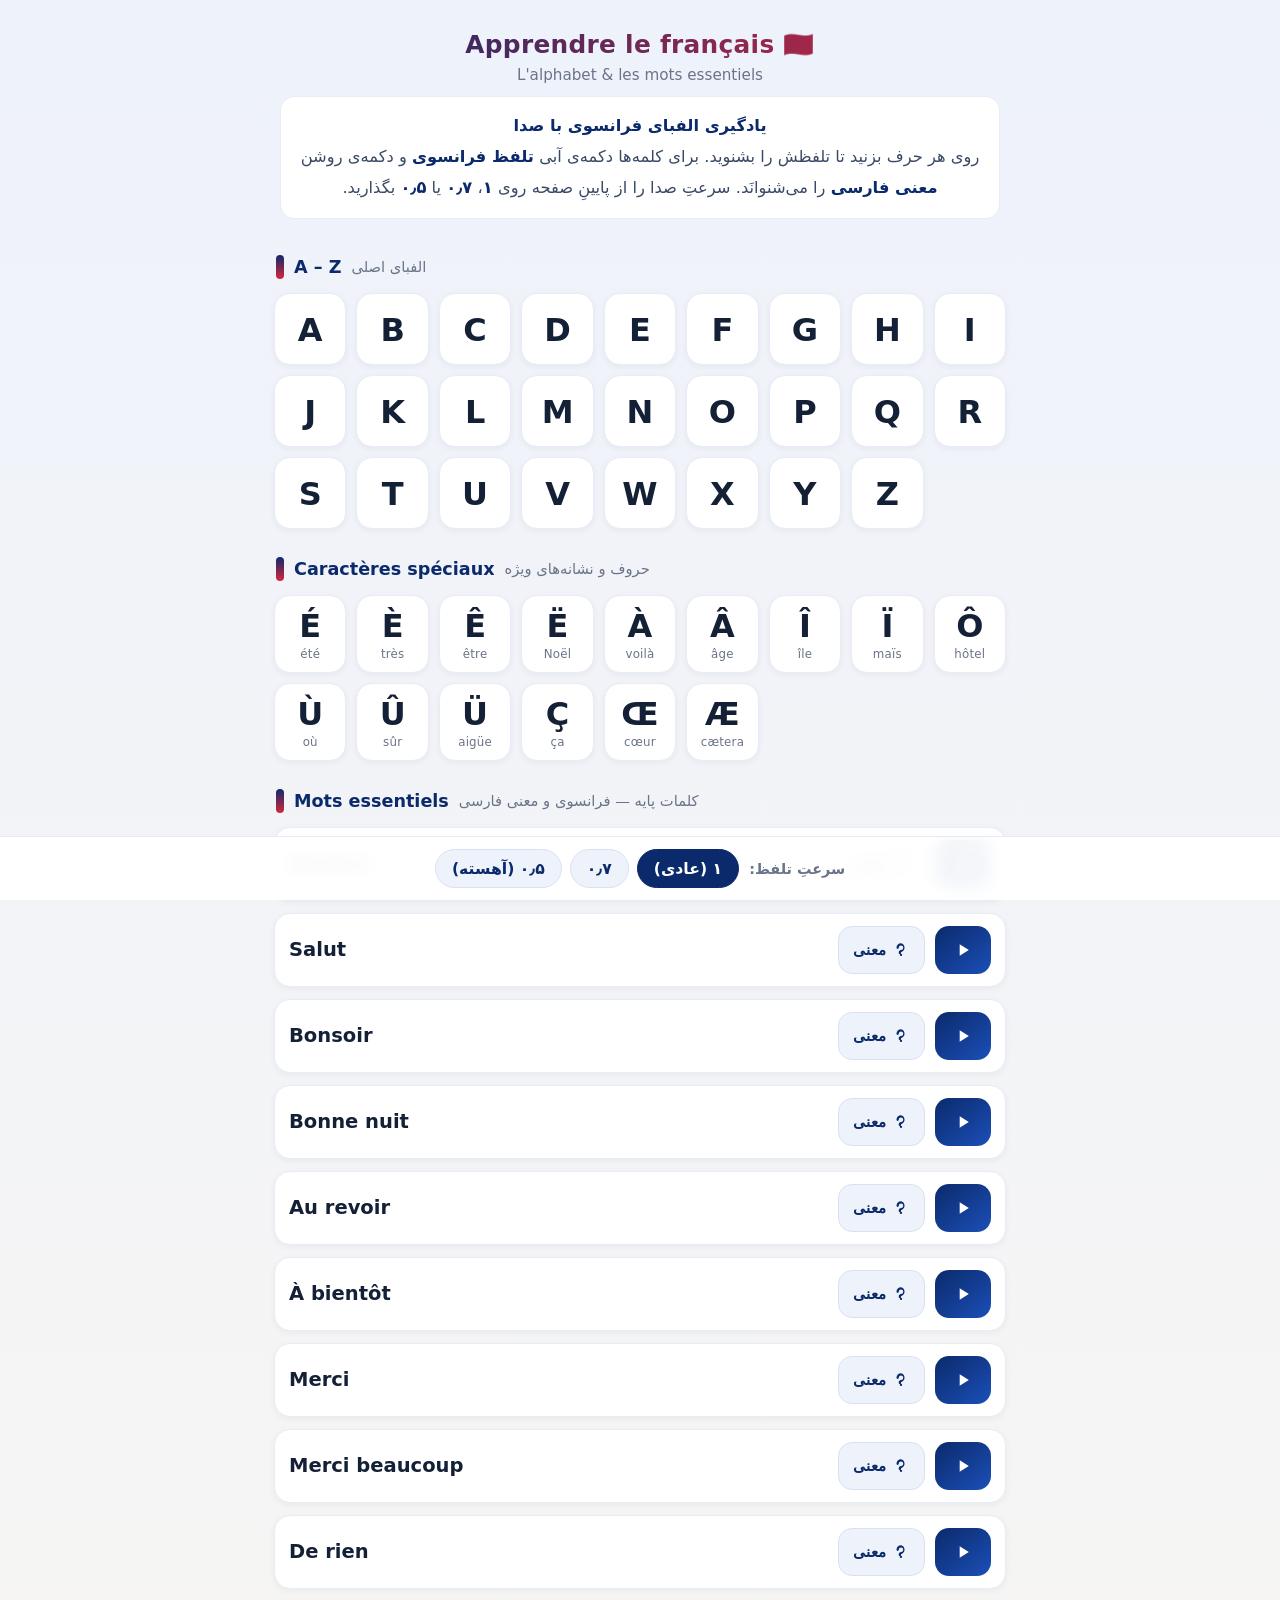
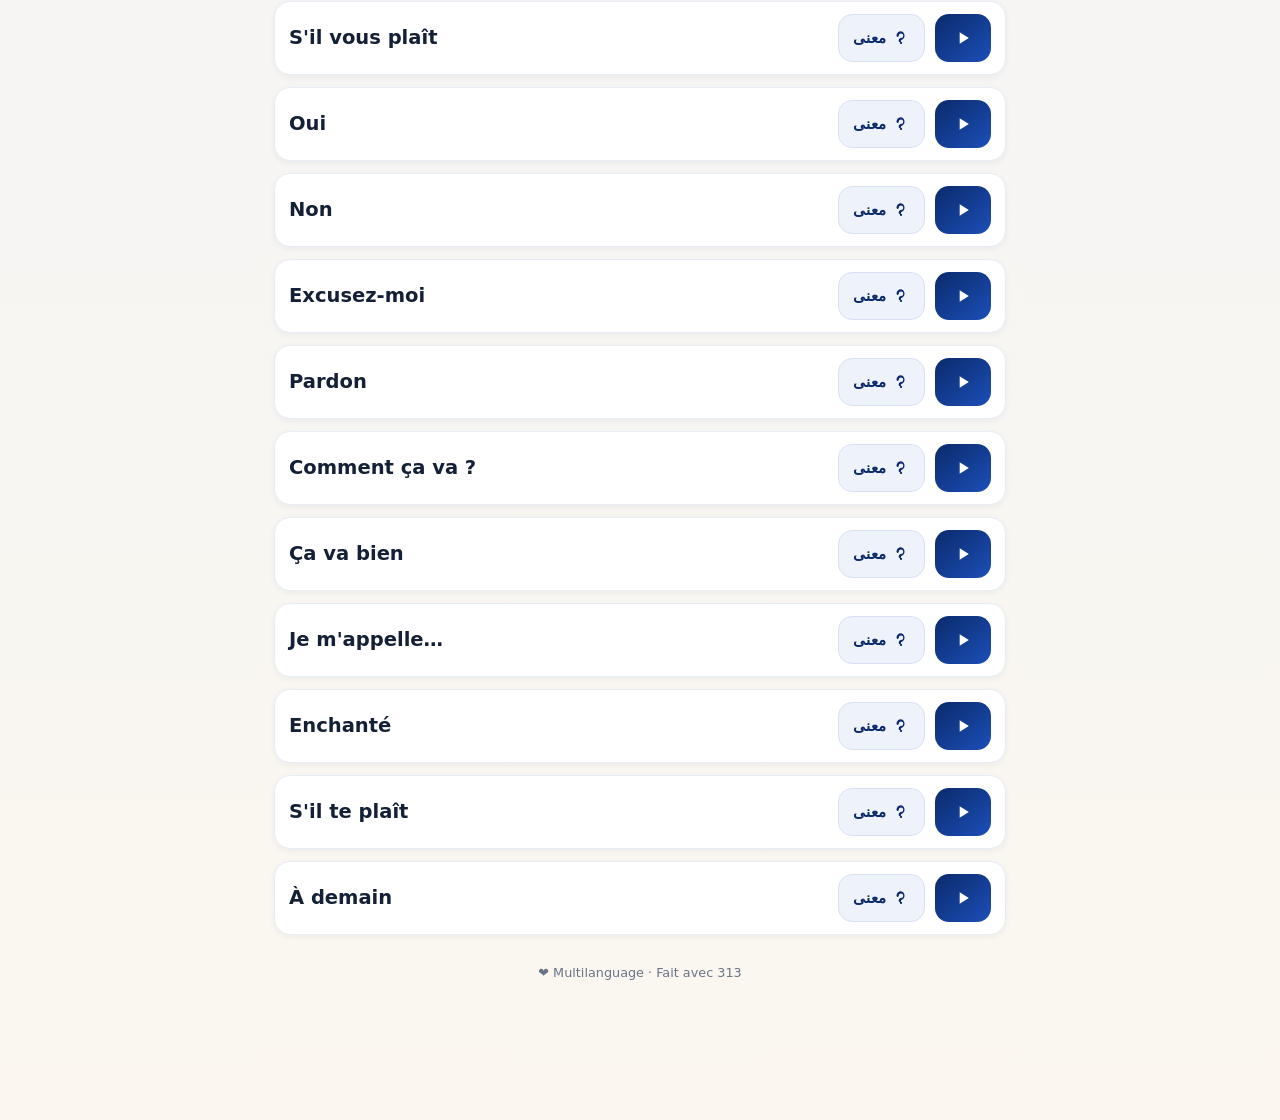
==== french/index.html @ c71c8a78 "Add French alphabet learning app (french/) Single-page HTML to teach the French alphabet + essential" ====
<!DOCTYPE html>
<html lang="fr">
<head>
<meta charset="UTF-8">
<meta name="viewport" content="width=device-width, initial-scale=1.0, maximum-scale=1.0, user-scalable=no">
<meta name="theme-color" content="#0b2a6b">
<title>Apprendre le français · یادگیری فرانسوی</title>
<style>
  :root{
    --bleu:#0b2a6b; --bleu2:#1b4fb8; --rouge:#d7263d;
    --cream:#fbf7ef; --card:#ffffff; --ink:#132036; --muted:#6a7488;
    --ring:#1b4fb8; --ok:#1f9d6b;
  }
  *{box-sizing:border-box;-webkit-tap-highlight-color:transparent;}
  html,body{margin:0;padding:0;}
  body{
    font-family:"Segoe UI",Tahoma,system-ui,-apple-system,sans-serif;
    background:linear-gradient(180deg,#eef2fb 0%,var(--cream) 100%);
    color:var(--ink); min-height:100vh;
    padding:16px 14px 140px; max-width:760px;margin:0 auto;
  }
  header{text-align:center;padding:14px 6px 8px;}
  header h1{
    margin:0;font-size:1.55rem;line-height:1.2;
    background:linear-gradient(90deg,var(--bleu),var(--rouge));
    -webkit-background-clip:text;background-clip:text;color:transparent;
    font-weight:800;letter-spacing:.3px;
  }
  .sub{margin:6px 0 0;font-size:.95rem;color:var(--muted);}
  .fa{direction:rtl;font-size:1.02rem;color:#3a4a66;margin-top:12px;line-height:1.9;
     background:#fff;border:1px solid #e7ecf6;border-radius:14px;padding:14px 16px;}
  .fa b{color:var(--bleu);}
  h2{display:flex;align-items:center;gap:10px;font-size:1.1rem;margin:28px 2px 14px;color:var(--bleu);}
  h2 .fa-label{direction:rtl;color:var(--muted);font-weight:500;font-size:.92rem;}
  h2::before{content:"";width:8px;height:24px;border-radius:4px;background:linear-gradient(var(--bleu),var(--rouge));}

  .grid{display:grid;gap:10px;}
  .alpha{grid-template-columns:repeat(auto-fill,minmax(66px,1fr));}
  .accents{grid-template-columns:repeat(auto-fill,minmax(72px,1fr));}

  .tile{
    background:var(--card);border:1px solid #e7ecf6;border-radius:16px;
    padding:14px 6px 11px;text-align:center;cursor:pointer;user-select:none;
    box-shadow:0 2px 6px rgba(18,32,54,.05);
    transition:transform .08s,box-shadow .15s,border-color .15s;
    display:flex;flex-direction:column;align-items:center;gap:5px;min-height:72px;justify-content:center;
  }
  .tile .big{font-size:2rem;font-weight:800;line-height:1;color:var(--ink);}
  .tile .say{font-size:.74rem;color:var(--muted);letter-spacing:.2px;}
  .tile:active{transform:scale(.93);}
  .tile.playing{border-color:var(--ring);box-shadow:0 0 0 3px rgba(27,79,184,.18);}
  .tile.playing .big{color:var(--bleu2);}
  .tile.err{border-color:#ffd9a8;background:#fff8ef;}

  .words{display:grid;gap:12px;grid-template-columns:1fr;}
  .word{
    background:var(--card);border:1px solid #e7ecf6;border-radius:16px;
    padding:12px 14px;display:flex;align-items:center;gap:10px;
    box-shadow:0 2px 6px rgba(18,32,54,.05);
  }
  .word .fr{flex:1;min-width:0;font-size:1.22rem;font-weight:700;color:var(--ink);}
  .btn{
    flex:none;border:none;cursor:pointer;border-radius:14px;
    display:flex;align-items:center;justify-content:center;gap:6px;
    padding:0 14px;height:48px;font-size:.95rem;font-weight:700;user-select:none;
    transition:transform .08s,filter .15s;
  }
  .btn:active{transform:scale(.94);}
  .btn.fr-btn{width:56px;background:linear-gradient(140deg,var(--bleu),var(--bleu2));color:#fff;}
  .btn.fr-btn svg{width:20px;height:20px;fill:#fff;}
  .btn.fa-btn{direction:rtl;background:#eef2fb;color:var(--bleu);border:1px solid #d8e1f4;}
  .btn.fa-btn svg{width:18px;height:18px;fill:var(--bleu);}
  .btn.playing{filter:brightness(1.1);box-shadow:0 0 0 3px rgba(27,79,184,.25);}

  .bar{
    position:fixed;left:0;right:0;bottom:0;z-index:30;
    background:rgba(255,255,255,.95);backdrop-filter:blur(8px);
    border-top:1px solid #e3e9f5;padding:12px 14px;
  }
  .bar-inner{max-width:760px;margin:0 auto;display:flex;align-items:center;justify-content:center;gap:10px;direction:rtl;flex-wrap:wrap;}
  .bar .lbl{color:var(--muted);font-size:.9rem;font-weight:600;}
  .speeds{display:flex;gap:8px;}
  .spd{
    border:1px solid #d8e1f4;background:#eef2fb;color:var(--bleu);
    border-radius:999px;padding:9px 16px;font-size:.98rem;font-weight:700;cursor:pointer;user-select:none;
  }
  .spd.on{background:var(--bleu);color:#fff;border-color:var(--bleu);}

  .toast{
    position:fixed;left:50%;transform:translateX(-50%);bottom:150px;z-index:40;
    direction:rtl;background:#8a5a12;color:#fff;border-radius:12px;padding:10px 16px;
    font-size:.9rem;opacity:0;pointer-events:none;transition:opacity .25s;max-width:90%;text-align:center;
  }
  .toast.show{opacity:.96;}
  footer{direction:rtl;text-align:center;color:var(--muted);font-size:.8rem;margin-top:30px;}
</style>
</head>
<body>

<header>
  <h1>Apprendre le français 🇫🇷</h1>
  <p class="sub">L'alphabet &amp; les mots essentiels</p>
  <div class="fa">
    <b>یادگیری الفبای فرانسوی با صدا</b><br>
    روی هر حرف بزنید تا تلفظش را بشنوید. برای کلمه‌ها دکمه‌ی آبی <b>تلفظ فرانسوی</b> و دکمه‌ی روشن <b>معنی فارسی</b> را می‌شنوانَد.
    سرعتِ صدا را از پایینِ صفحه روی <b>۱</b>، <b>۰٫۷</b> یا <b>۰٫۵</b> بگذارید.
  </div>
</header>

<h2>A – Z <span class="fa-label">الفبای اصلی</span></h2>
<div class="grid alpha" id="alpha"></div>

<h2>Caractères spéciaux <span class="fa-label">حروف و نشانه‌های ویژه</span></h2>
<div class="grid accents" id="accents"></div>

<h2>Mots essentiels <span class="fa-label">کلمات پایه — فرانسوی و معنی فارسی</span></h2>
<div class="words" id="words"></div>

<footer>313 Multilanguage · Fait avec ❤</footer>

<div class="bar">
  <div class="bar-inner">
    <span class="lbl">سرعتِ تلفظ:</span>
    <div class="speeds" id="speeds">
      <span class="spd on" data-rate="1">۱ (عادی)</span>
      <span class="spd" data-rate="0.7">۰٫۷</span>
      <span class="spd" data-rate="0.5">۰٫۵ (آهسته)</span>
    </div>
  </div>
</div>

<div class="toast" id="toast"></div>

<script>
(function(){
  "use strict";

  // آدرس پایه‌ی صداها روی گیت‌هاب (GitHub Pages).
  var AUDIO_BASE = "https://313multilanguage.github.io/french/audio";

  // ---- data (باید دقیقاً با generate_voices.py یکی بماند) ----
  var letters = "ABCDEFGHIJKLMNOPQRSTUVWXYZ".split("");

  var accents = [
    {ch:"É", id:"s01", ex:"été"},   {ch:"È", id:"s02", ex:"très"},
    {ch:"Ê", id:"s03", ex:"être"},  {ch:"Ë", id:"s04", ex:"Noël"},
    {ch:"À", id:"s05", ex:"voilà"}, {ch:"Â", id:"s06", ex:"âge"},
    {ch:"Î", id:"s07", ex:"île"},   {ch:"Ï", id:"s08", ex:"maïs"},
    {ch:"Ô", id:"s09", ex:"hôtel"}, {ch:"Ù", id:"s10", ex:"où"},
    {ch:"Û", id:"s11", ex:"sûr"},   {ch:"Ü", id:"s12", ex:"aigüe"},
    {ch:"Ç", id:"s13", ex:"ça"},    {ch:"Œ", id:"s14", ex:"cœur"},
    {ch:"Æ", id:"s15", ex:"cætera"}
  ];

  var words = [
    {id:"w01", fr:"Bonjour",         fa:"سلام / روز بخیر"},
    {id:"w02", fr:"Salut",           fa:"سلام (خودمانی)"},
    {id:"w03", fr:"Bonsoir",         fa:"عصر بخیر"},
    {id:"w04", fr:"Bonne nuit",      fa:"شب بخیر (موقع خواب)"},
    {id:"w05", fr:"Au revoir",       fa:"خداحافظ"},
    {id:"w06", fr:"À bientôt",       fa:"به‌زودی می‌بینمت"},
    {id:"w07", fr:"Merci",           fa:"تشکر"},
    {id:"w08", fr:"Merci beaucoup",  fa:"خیلی ممنون"},
    {id:"w09", fr:"De rien",         fa:"خواهش می‌کنم"},
    {id:"w10", fr:"S'il vous plaît", fa:"لطفاً (رسمی)"},
    {id:"w11", fr:"Oui",             fa:"بله"},
    {id:"w12", fr:"Non",             fa:"نه"},
    {id:"w13", fr:"Excusez-moi",     fa:"ببخشید"},
    {id:"w14", fr:"Pardon",          fa:"ببخشید / عذر می‌خواهم"},
    {id:"w15", fr:"Comment ça va ?", fa:"حالت چطور است؟"},
    {id:"w16", fr:"Ça va bien",      fa:"خوبم"},
    {id:"w17", fr:"Je m'appelle…",   fa:"اسم من ... است"},
    {id:"w18", fr:"Enchanté",        fa:"از آشنایی خوشوقتم"},
    {id:"w19", fr:"S'il te plaît",   fa:"لطفاً (خودمانی)"},
    {id:"w20", fr:"À demain",        fa:"تا فردا"}
  ];

  // ---- audio engine ----
  var rate = 1;
  var audio = new Audio();
  audio.preload = "none";
  var currentEl = null;
  var cache = {};

  var toastEl = document.getElementById("toast");
  var toastTimer = null;
  function toast(msg){
    toastEl.textContent = msg;
    toastEl.classList.add("show");
    clearTimeout(toastTimer);
    toastTimer = setTimeout(function(){ toastEl.classList.remove("show"); }, 2600);
  }

  function clearPlaying(){
    if(currentEl){ currentEl.classList.remove("playing","err"); currentEl = null; }
  }

  function play(url, el){
    try{ audio.pause(); }catch(e){}
    clearPlaying();
    currentEl = el;
    if(el) el.classList.add("playing");
    audio.src = url;
    audio.playbackRate = rate;
    if("preservesPitch" in audio) audio.preservesPitch = true;
    if("mozPreservesPitch" in audio) audio.mozPreservesPitch = true;
    if("webkitPreservesPitch" in audio) audio.webkitPreservesPitch = true;
    var p = audio.play();
    if(p && p.catch){ p.catch(function(){ /* ignored: handled by onerror */ }); }
  }
  audio.addEventListener("ended", clearPlaying);
  audio.addEventListener("error", function(){
    if(currentEl){ currentEl.classList.remove("playing"); currentEl.classList.add("err"); }
    toast("صدا هنوز روی گیت‌هاب بارگذاری نشده (یا اینترنت وصل نیست).");
    setTimeout(clearPlaying, 1200);
  });

  // ---- build: alphabet ----
  var alphaBox = document.getElementById("alpha");
  letters.forEach(function(L){
    var d = document.createElement("div");
    d.className = "tile";
    d.innerHTML = '<span class="big">'+L+'</span>';
    d.addEventListener("click", function(){ play(AUDIO_BASE+"/fr/"+L+".mp3", d); });
    alphaBox.appendChild(d);
  });

  // ---- build: accents ----
  var accBox = document.getElementById("accents");
  accents.forEach(function(a){
    var d = document.createElement("div");
    d.className = "tile";
    d.innerHTML = '<span class="big">'+a.ch+'</span><span class="say">'+a.ex+'</span>';
    d.addEventListener("click", function(){ play(AUDIO_BASE+"/fr/"+a.id+".mp3", d); });
    accBox.appendChild(d);
  });

  // ---- build: words ----
  var playSvg = '<svg viewBox="0 0 24 24"><path d="M8 5v14l11-7z"/></svg>';
  var earSvg  = '<svg viewBox="0 0 24 24"><path d="M12 3a6 6 0 0 0-6 6 1.5 1.5 0 0 0 3 0 3 3 0 1 1 3 3c-1.7 0-3 1.3-3 3v1a1.5 1.5 0 0 0 3 0v-1c0-.2.8-.5 1.4-.8A6 6 0 0 0 12 3zm-1.5 15.5a1.5 1.5 0 1 0 3 0 1.5 1.5 0 0 0-3 0z"/></svg>';
  var wordBox = document.getElementById("words");
  words.forEach(function(w){
    var row = document.createElement("div");
    row.className = "word";

    var label = document.createElement("span");
    label.className = "fr";
    label.textContent = w.fr;

    var frBtn = document.createElement("button");
    frBtn.className = "btn fr-btn";
    frBtn.setAttribute("aria-label","تلفظ فرانسوی");
    frBtn.innerHTML = playSvg;
    frBtn.addEventListener("click", function(){ play(AUDIO_BASE+"/fr/"+w.id+".mp3", frBtn); });

    var faBtn = document.createElement("button");
    faBtn.className = "btn fa-btn";
    faBtn.innerHTML = earSvg + '<span>معنی</span>';
    faBtn.addEventListener("click", function(){ play(AUDIO_BASE+"/fa/"+w.id+".mp3", faBtn); });

    row.appendChild(label);
    row.appendChild(faBtn);
    row.appendChild(frBtn);
    wordBox.appendChild(row);
  });

  // ---- speed selector ----
  var speeds = document.getElementById("speeds");
  speeds.addEventListener("click", function(e){
    var t = e.target.closest(".spd");
    if(!t) return;
    rate = parseFloat(t.getAttribute("data-rate"));
    [].forEach.call(speeds.querySelectorAll(".spd"), function(s){ s.classList.remove("on"); });
    t.classList.add("on");
    audio.playbackRate = rate;
  });
})();
</script>
</body>
</html>
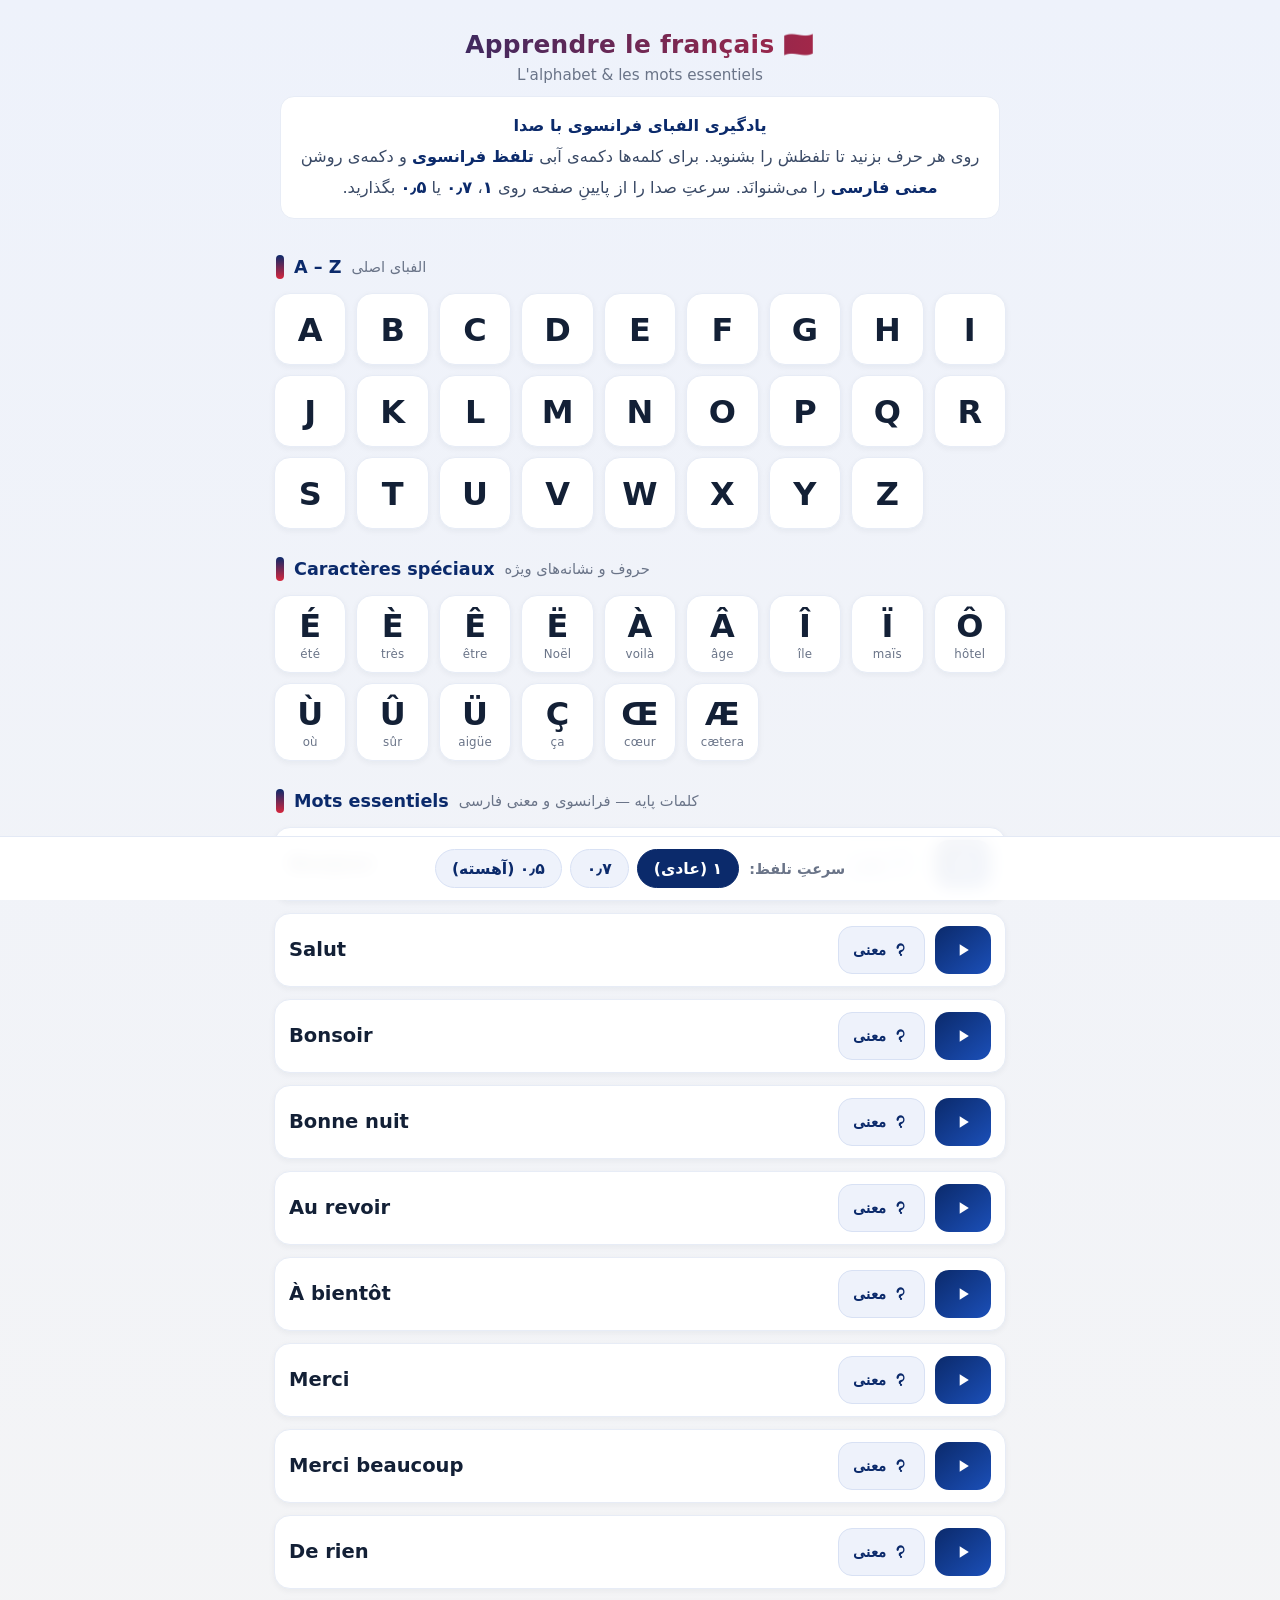
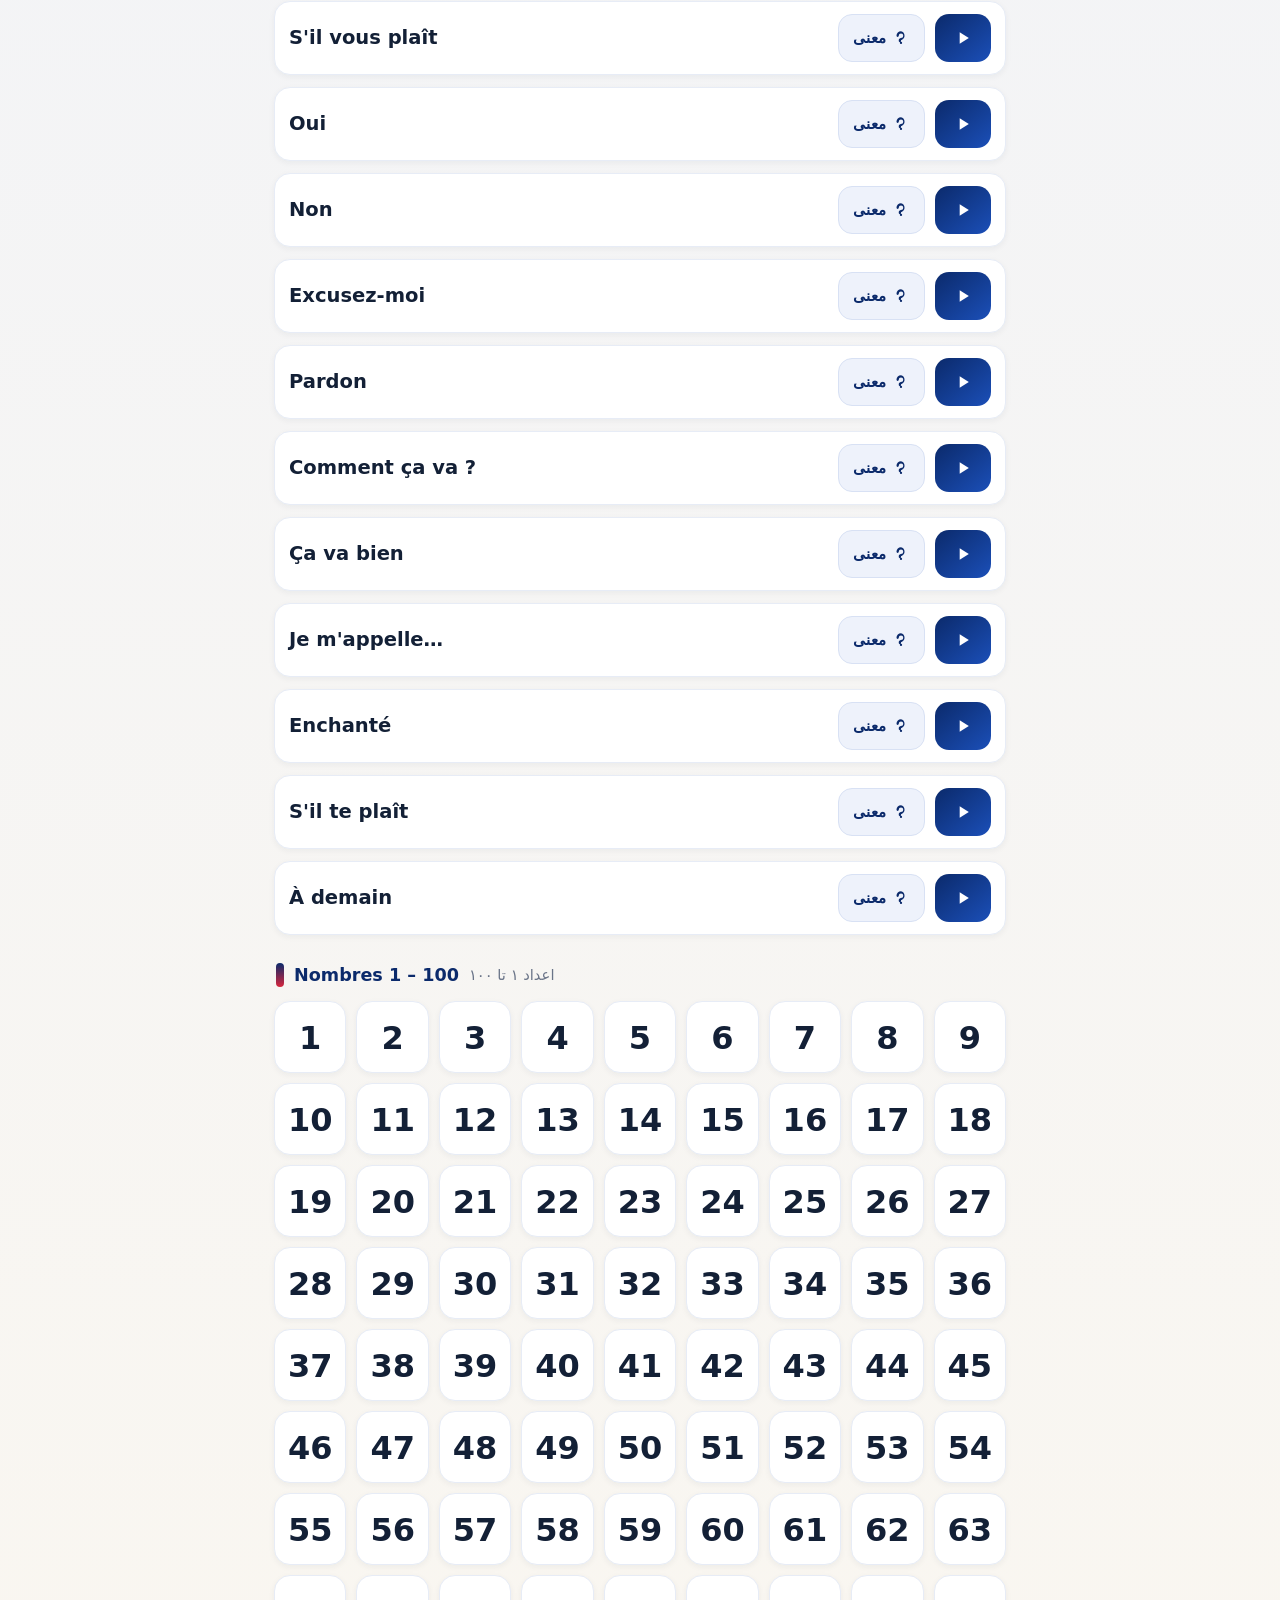
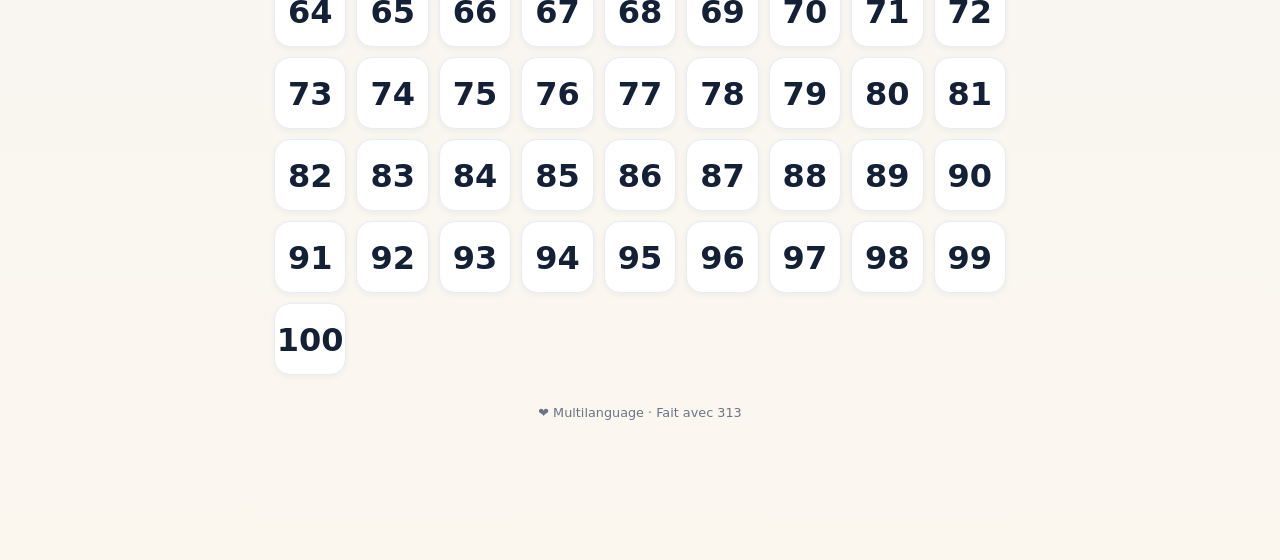
==== commit e3948241: "Add Nombres 1-100 section + number audio generation Co-Authored-By: Claude Opus 4.8 <noreply@anthrop" ====
--- a/french/index.html
+++ b/french/index.html
@@ -115,6 +115,9 @@
 
 <h2>Mots essentiels <span class="fa-label">کلمات پایه — فرانسوی و معنی فارسی</span></h2>
 <div class="words" id="words"></div>
+
+<h2>Nombres 1 – 100 <span class="fa-label">اعداد ۱ تا ۱۰۰</span></h2>
+<div class="grid alpha" id="numbers"></div>
 
 <footer>313 Multilanguage · Fait avec ❤</footer>
 
@@ -264,6 +267,19 @@
     wordBox.appendChild(row);
   });
 
+  // ---- build: numbers 1..100 ----
+  var numBox = document.getElementById("numbers");
+  for(var n=1; n<=100; n++){
+    (function(i){
+      var id = "n" + String(i).padStart(3,"0");
+      var d = document.createElement("div");
+      d.className = "tile";
+      d.innerHTML = '<span class="big">'+i+'</span>';
+      d.addEventListener("click", function(){ play(AUDIO_BASE+"/fr/"+id+".mp3", d); });
+      numBox.appendChild(d);
+    })(n);
+  }
+
   // ---- speed selector ----
   var speeds = document.getElementById("speeds");
   speeds.addEventListener("click", function(e){
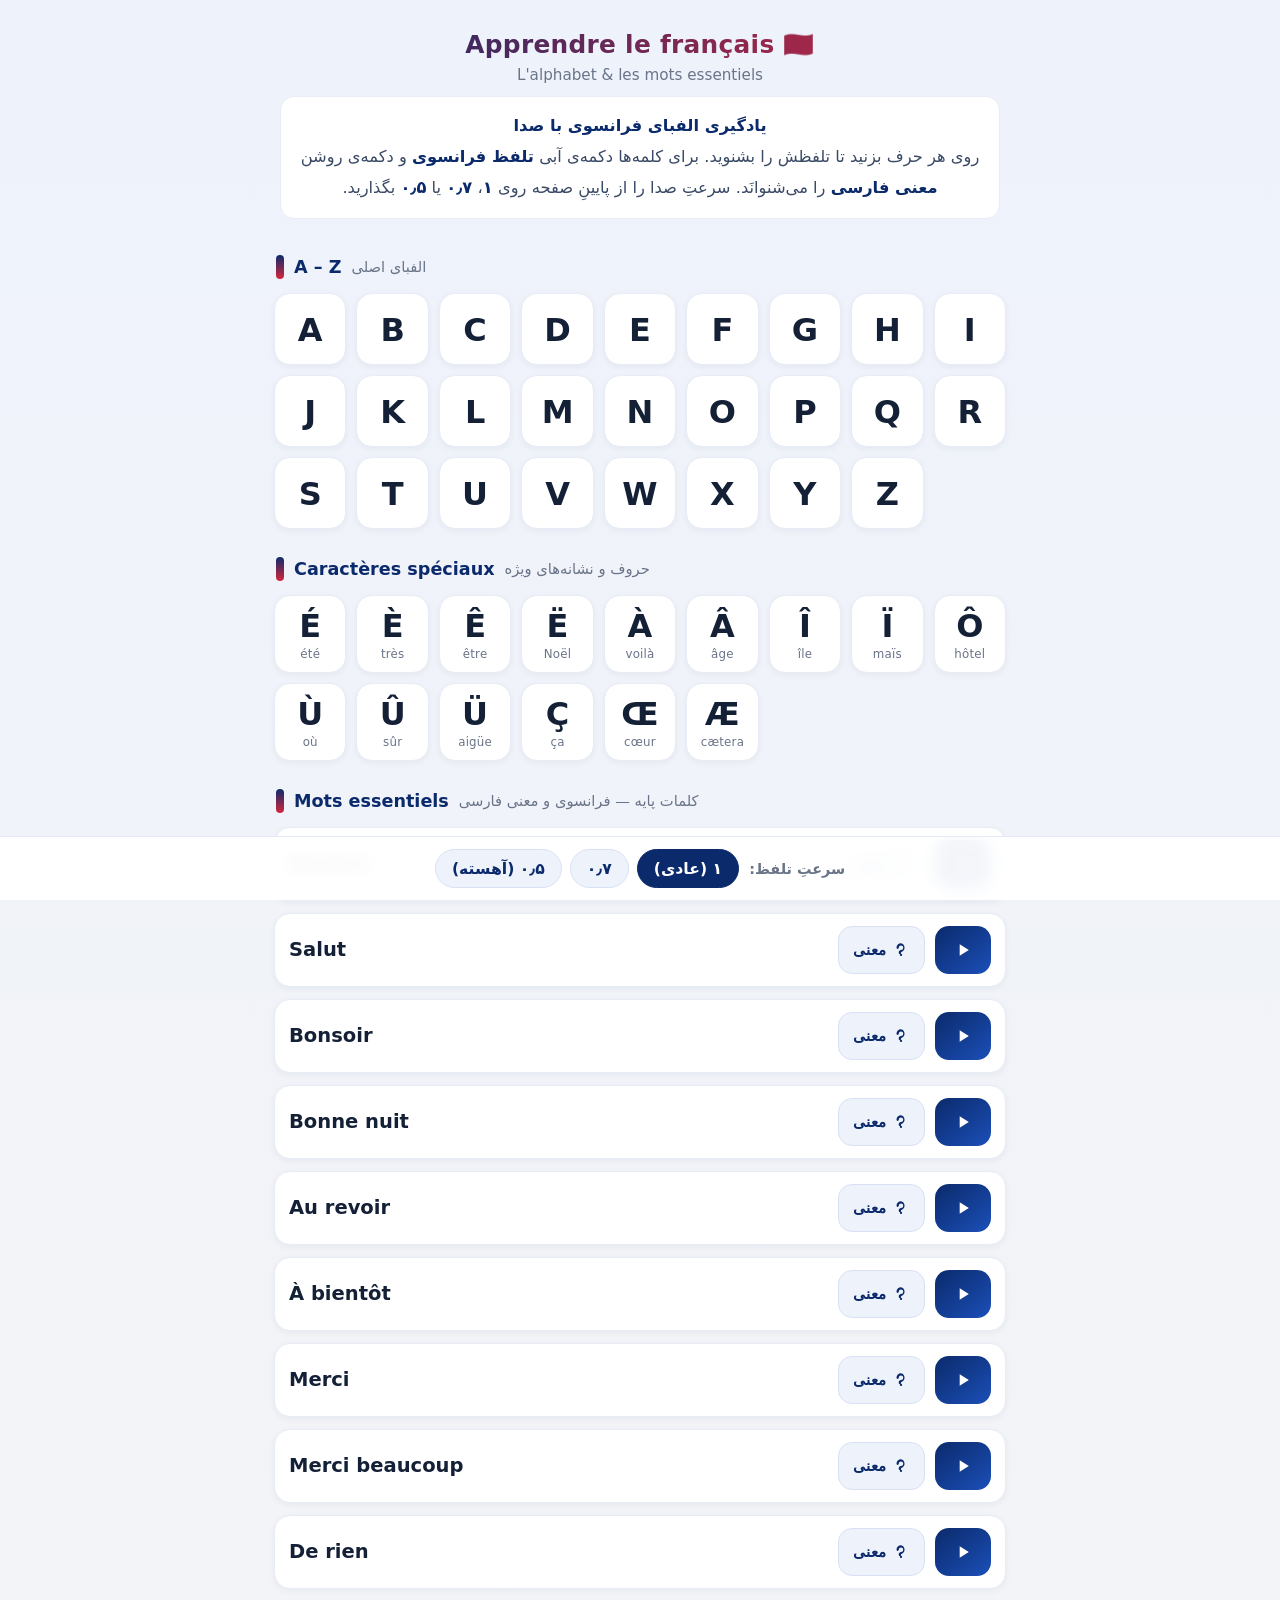
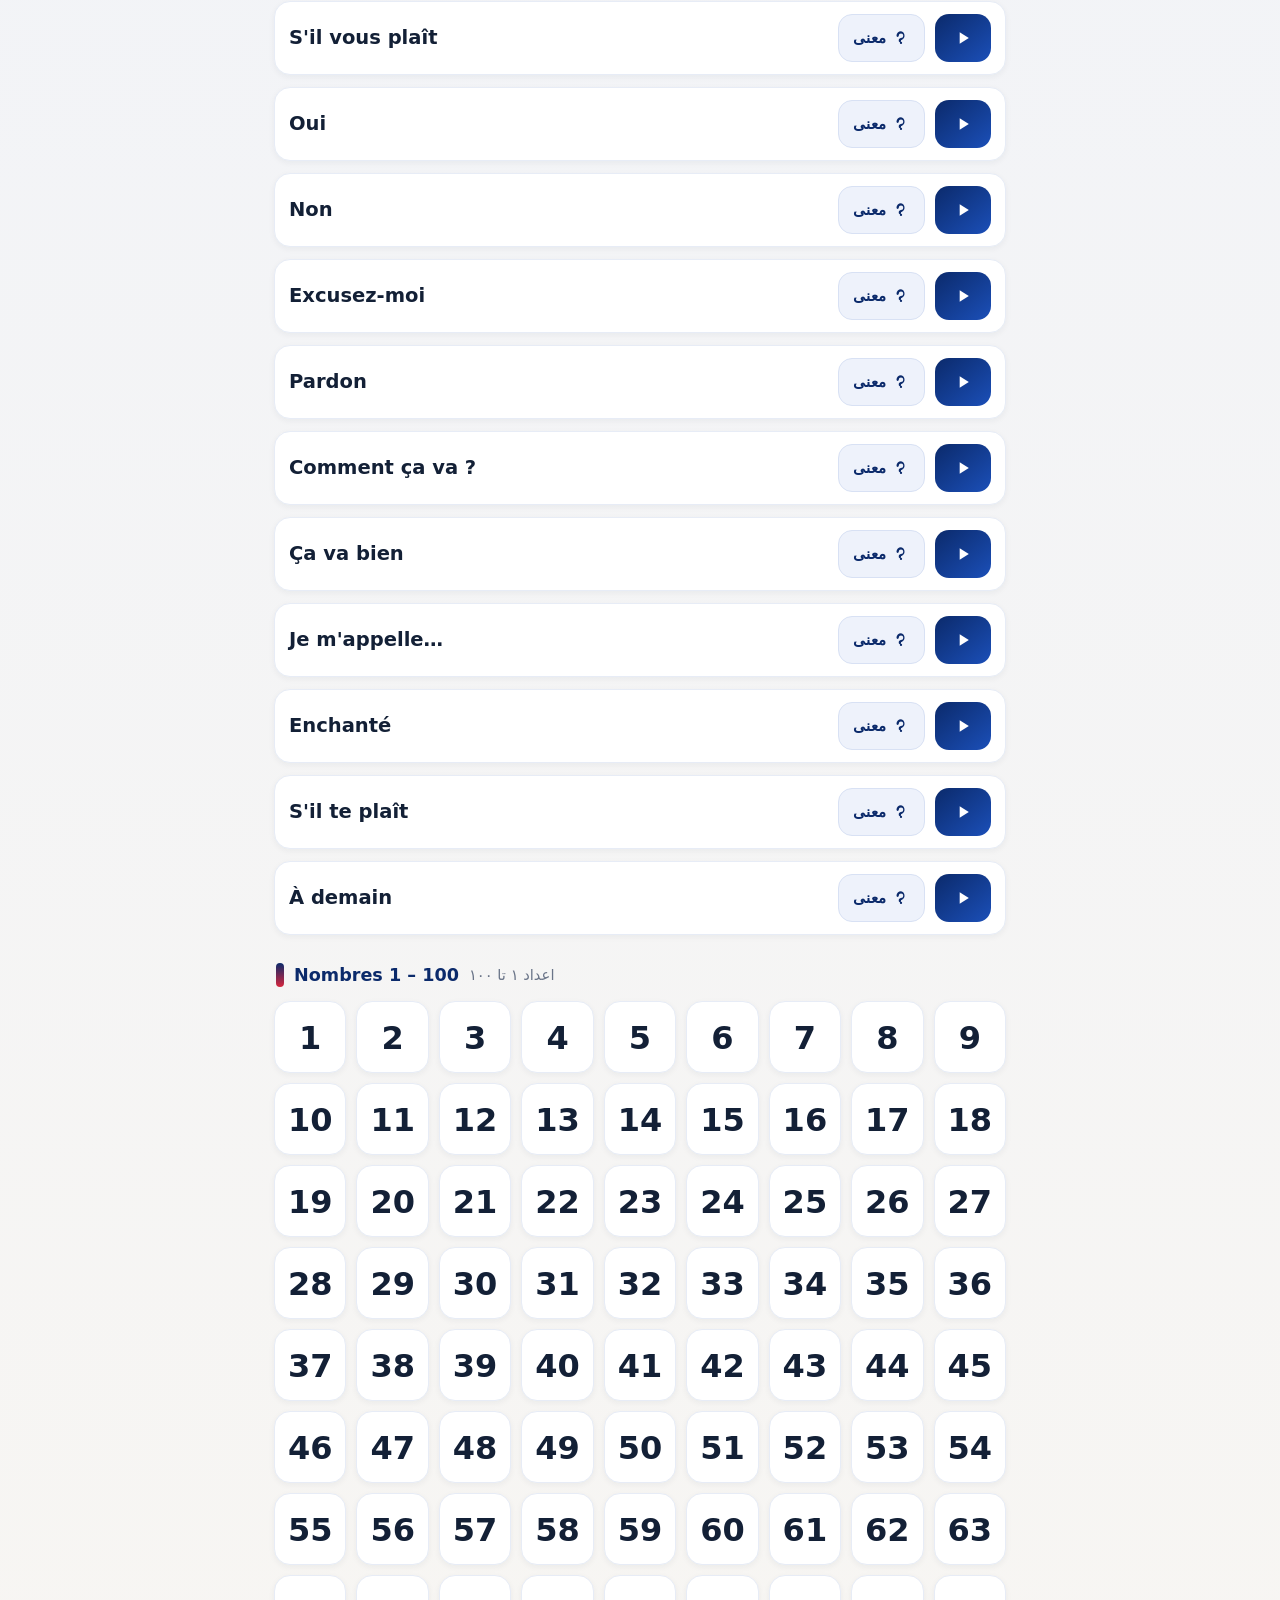
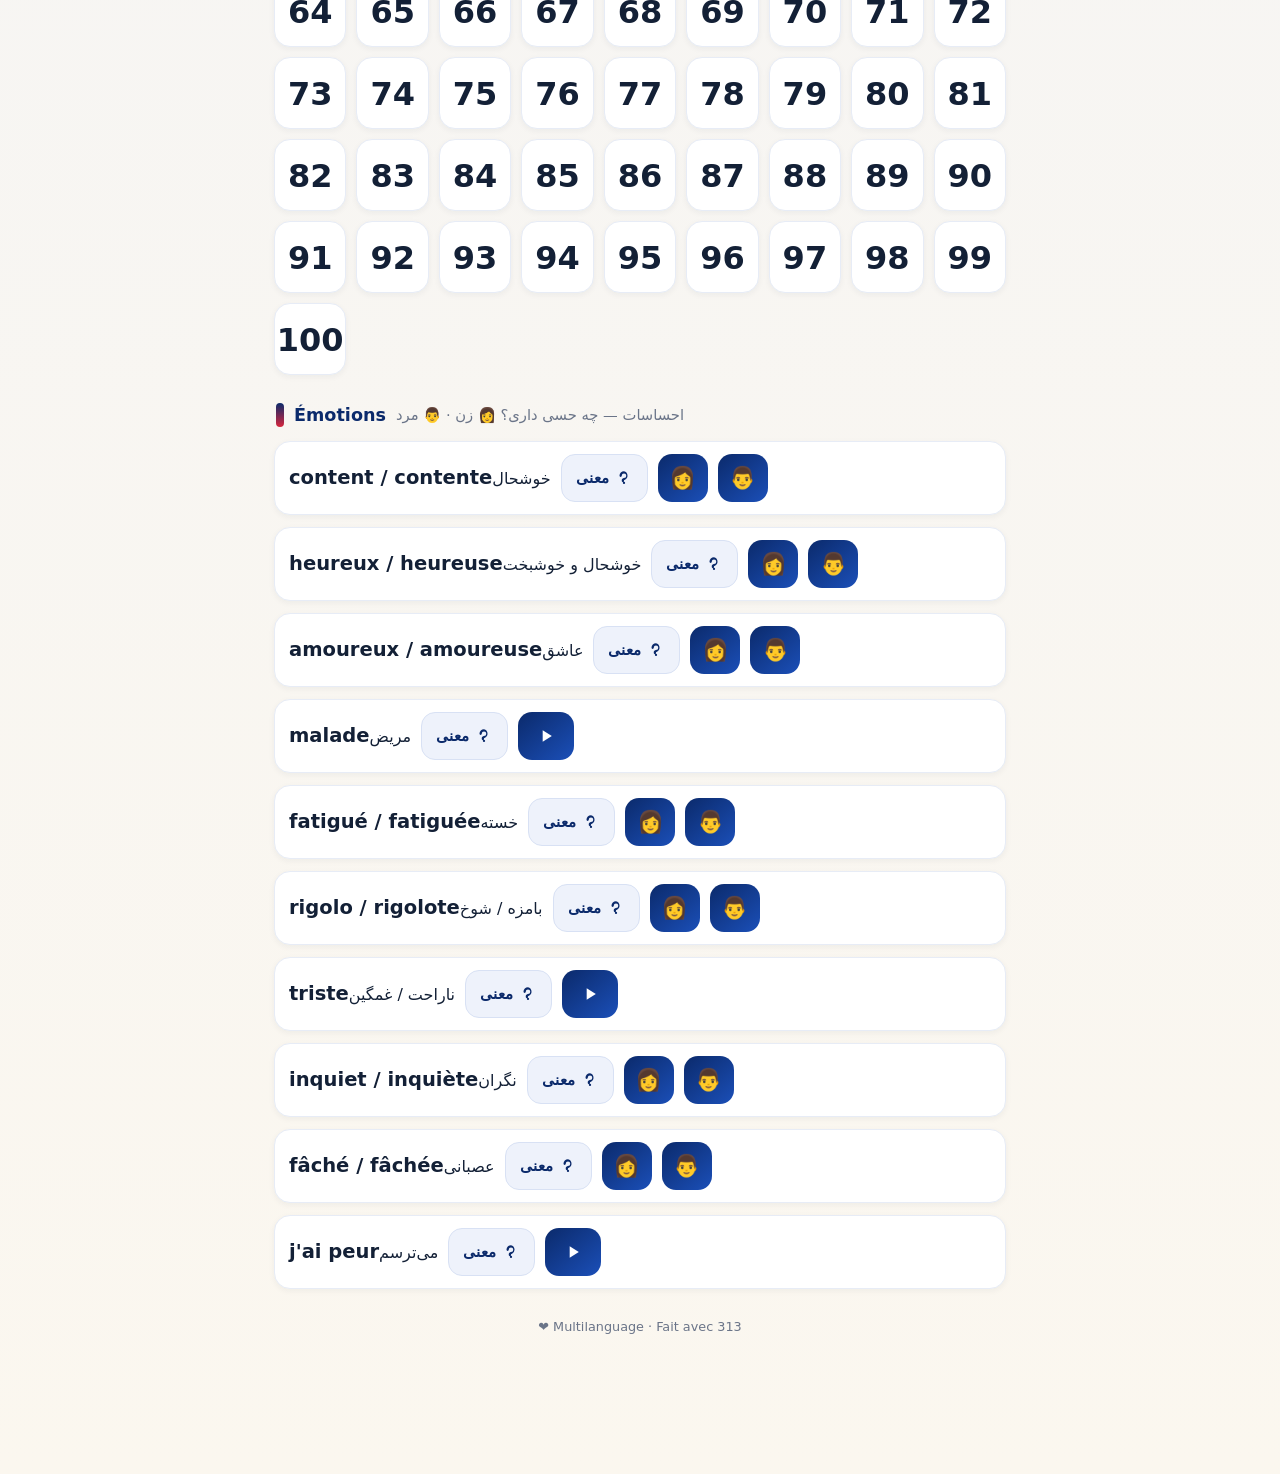
==== commit 58a03397: "Add Émotions section (m/f buttons + Persian meaning) to app Co-Authored-By: Claude Opus 4.8 <noreply" ====
--- a/french/index.html
+++ b/french/index.html
@@ -68,6 +68,8 @@
   .btn:active{transform:scale(.94);}
   .btn.fr-btn{width:56px;background:linear-gradient(140deg,var(--bleu),var(--bleu2));color:#fff;}
   .btn.fr-btn svg{width:20px;height:20px;fill:#fff;}
+  .btn.fr-btn.emo{width:50px;}
+  .btn.fr-btn.emo span{font-size:1.35rem;line-height:1;}
   .btn.fa-btn{direction:rtl;background:#eef2fb;color:var(--bleu);border:1px solid #d8e1f4;}
   .btn.fa-btn svg{width:18px;height:18px;fill:var(--bleu);}
   .btn.playing{filter:brightness(1.1);box-shadow:0 0 0 3px rgba(27,79,184,.25);}
@@ -118,6 +120,9 @@
 
 <h2>Nombres 1 – 100 <span class="fa-label">اعداد ۱ تا ۱۰۰</span></h2>
 <div class="grid alpha" id="numbers"></div>
+
+<h2>Émotions <span class="fa-label">احساسات — چه حسی داری؟ 👩 زن · 👨 مرد</span></h2>
+<div class="words" id="emotions"></div>
 
 <footer>313 Multilanguage · Fait avec ❤</footer>
 
@@ -280,6 +285,59 @@
     })(n);
   }
 
+  // ---- build: emotions ----
+  var emotions = [
+    {id:"e01", disp:"content / contente",     fa:"خوشحال",            g:true},
+    {id:"e02", disp:"heureux / heureuse",     fa:"خوشحال و خوشبخت",   g:true},
+    {id:"e03", disp:"amoureux / amoureuse",   fa:"عاشق",              g:true},
+    {id:"e04", disp:"malade",                 fa:"مریض",              g:false},
+    {id:"e05", disp:"fatigué / fatiguée",     fa:"خسته",              g:true},
+    {id:"e06", disp:"rigolo / rigolote",      fa:"بامزه / شوخ",       g:true},
+    {id:"e07", disp:"triste",                 fa:"ناراحت / غمگین",    g:false},
+    {id:"e08", disp:"inquiet / inquiète",     fa:"نگران",             g:true},
+    {id:"e09", disp:"fâché / fâchée",         fa:"عصبانی",            g:true},
+    {id:"e10", disp:"j'ai peur",              fa:"می‌ترسم",           g:false}
+  ];
+  var emoBox = document.getElementById("emotions");
+  emotions.forEach(function(e){
+    var row = document.createElement("div");
+    row.className = "word";
+    var left = document.createElement("span");
+    left.className = "left";
+    left.innerHTML = '<span class="fr">'+e.disp+'</span><span class="fa-m">'+e.fa+'</span>';
+    row.appendChild(left);
+
+    var faBtn = document.createElement("button");
+    faBtn.className = "btn fa-btn";
+    faBtn.innerHTML = earSvg + '<span>معنی</span>';
+    faBtn.addEventListener("click", function(){ play(AUDIO_BASE+"/fa/"+e.id+".mp3", faBtn); });
+    row.appendChild(faBtn);
+
+    if(e.g){
+      var wBtn = document.createElement("button");
+      wBtn.className = "btn fr-btn emo";
+      wBtn.setAttribute("aria-label","زن");
+      wBtn.innerHTML = '<span>👩</span>';
+      wBtn.addEventListener("click", function(){ play(AUDIO_BASE+"/fr/"+e.id+"f.mp3", wBtn); });
+      row.appendChild(wBtn);
+
+      var mBtn = document.createElement("button");
+      mBtn.className = "btn fr-btn emo";
+      mBtn.setAttribute("aria-label","مرد");
+      mBtn.innerHTML = '<span>👨</span>';
+      mBtn.addEventListener("click", function(){ play(AUDIO_BASE+"/fr/"+e.id+"m.mp3", mBtn); });
+      row.appendChild(mBtn);
+    } else {
+      var pBtn = document.createElement("button");
+      pBtn.className = "btn fr-btn";
+      pBtn.setAttribute("aria-label","تلفظ فرانسوی");
+      pBtn.innerHTML = playSvg;
+      pBtn.addEventListener("click", function(){ play(AUDIO_BASE+"/fr/"+e.id+".mp3", pBtn); });
+      row.appendChild(pBtn);
+    }
+    emoBox.appendChild(row);
+  });
+
   // ---- speed selector ----
   var speeds = document.getElementById("speeds");
   speeds.addEventListener("click", function(e){
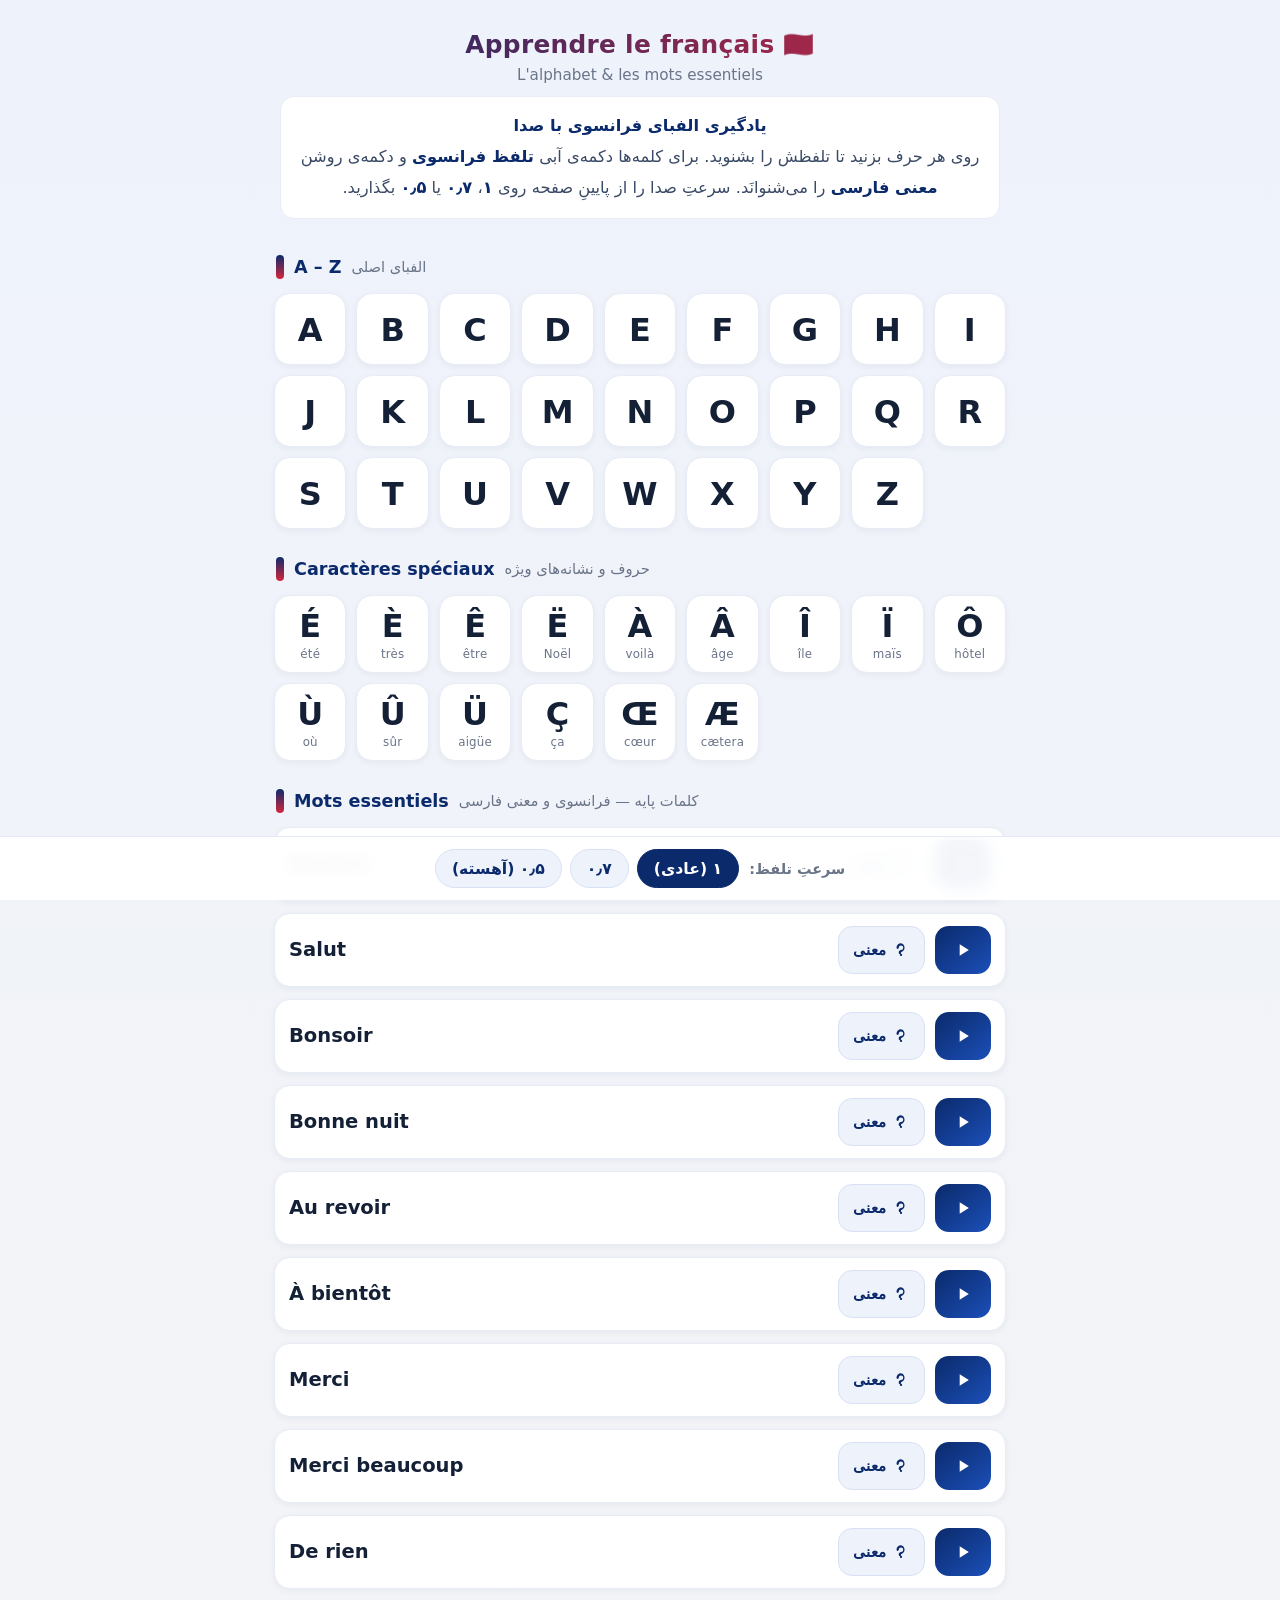
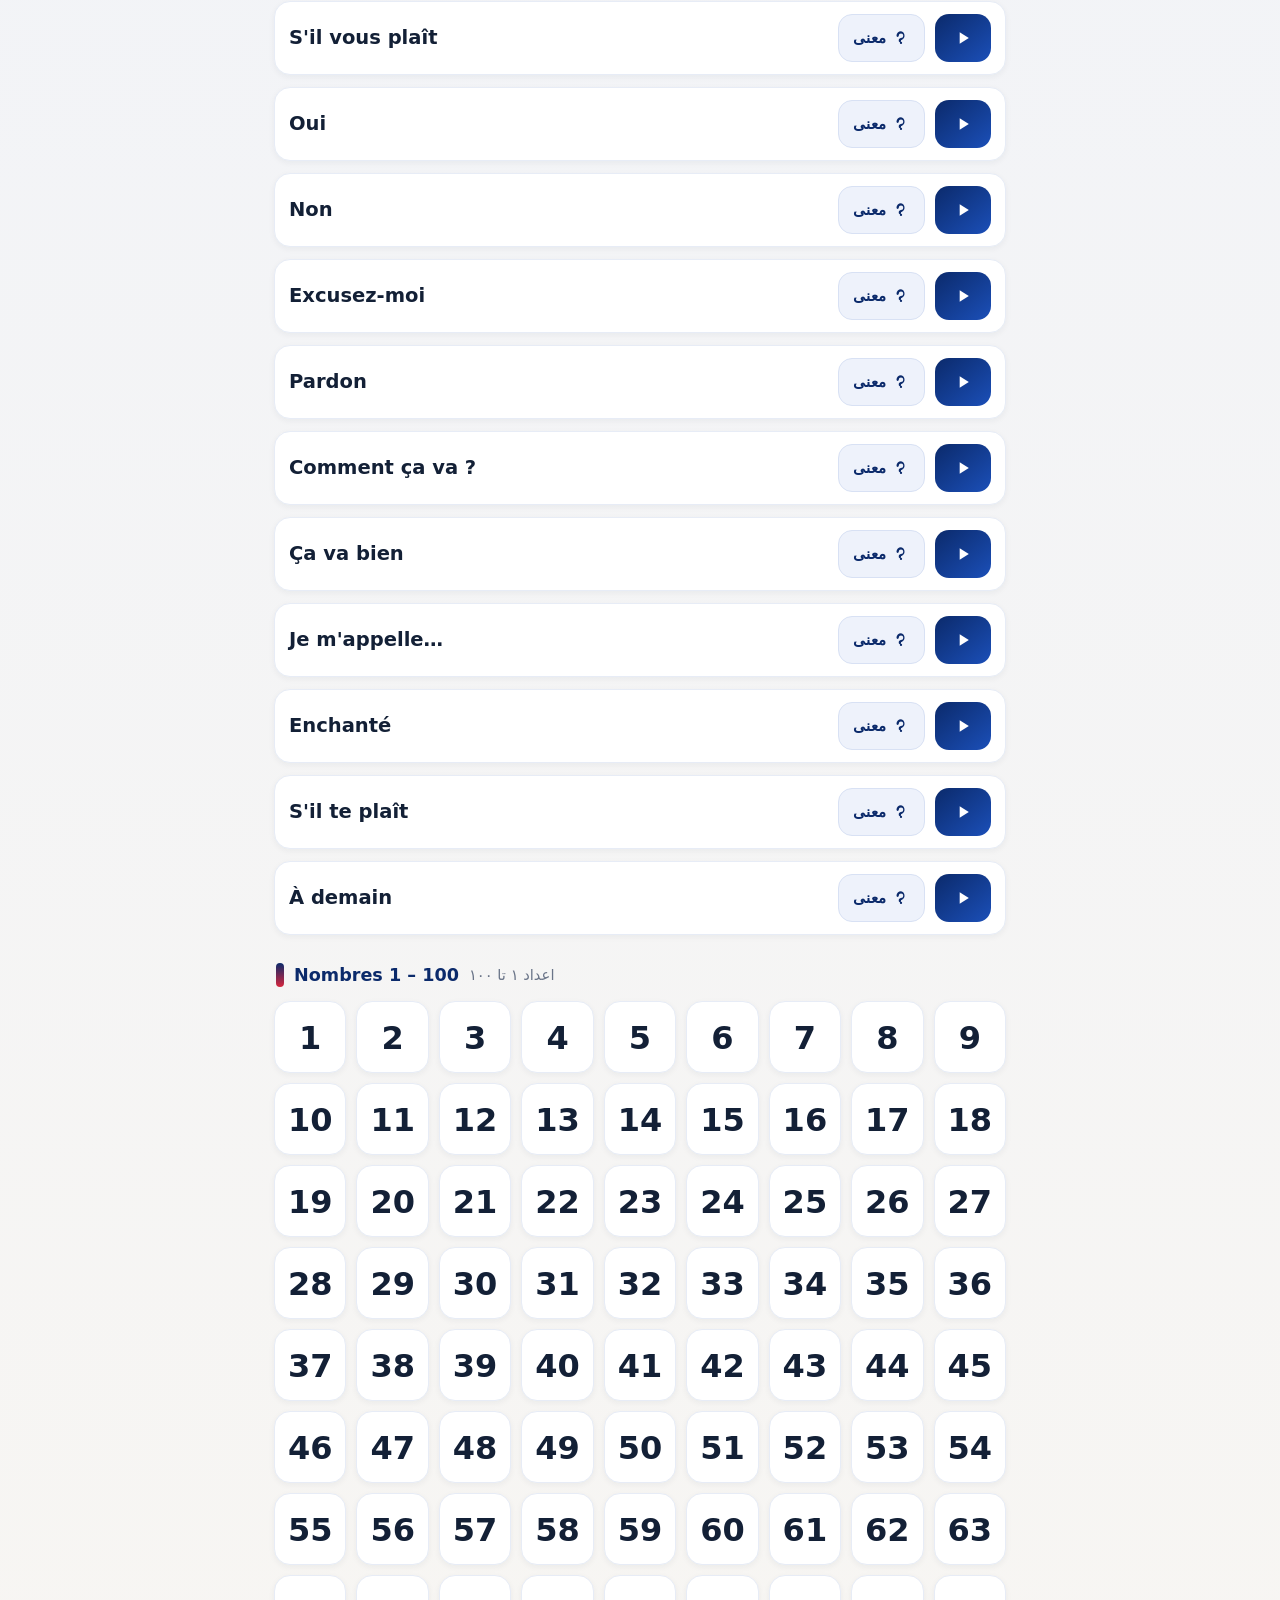
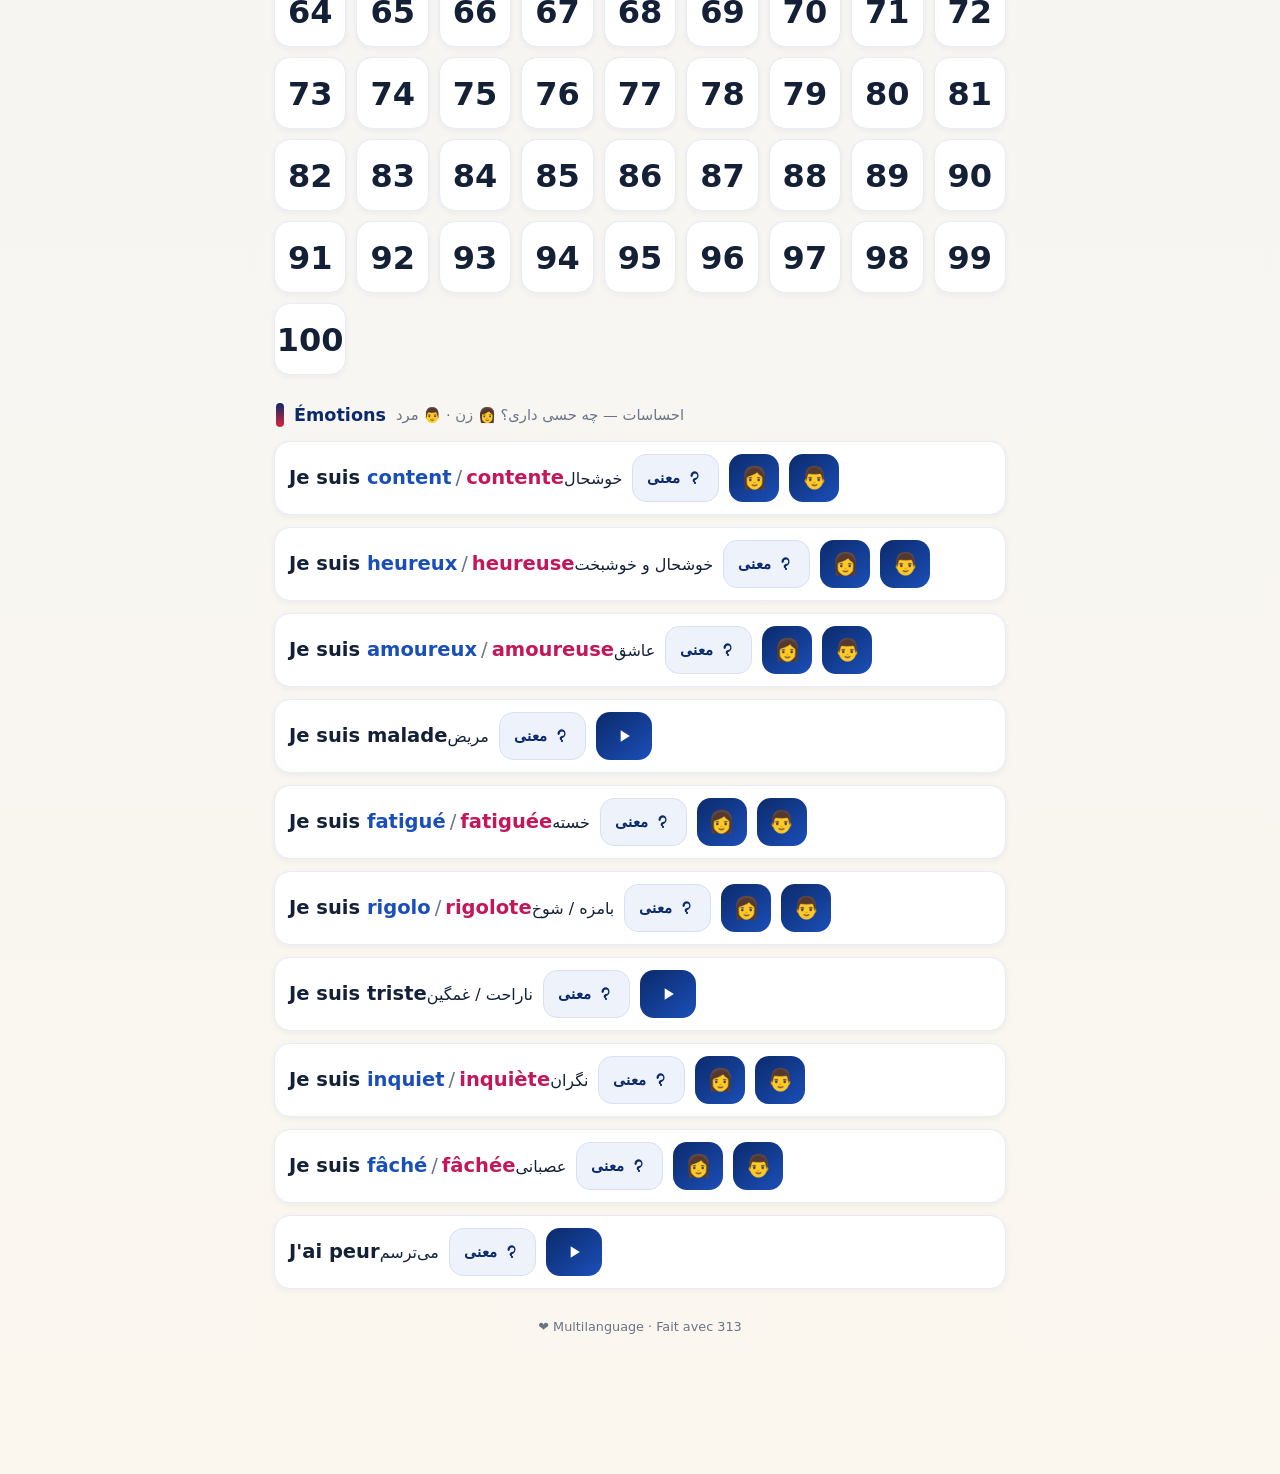
==== commit 61188aa1: "Emotions: show full sentence (Je suis ...) with m/f forms color-marked Co-Authored-By: Claude Opus 4" ====
--- a/french/index.html
+++ b/french/index.html
@@ -70,6 +70,10 @@
   .btn.fr-btn svg{width:20px;height:20px;fill:#fff;}
   .btn.fr-btn.emo{width:50px;}
   .btn.fr-btn.emo span{font-size:1.35rem;line-height:1;}
+  .emo-m{color:var(--bleu2);font-weight:800;}
+  .emo-f{color:#c2185b;font-weight:800;}
+  .emo-one{font-weight:800;color:var(--ink);}
+  .word .fr .emo-sep{color:var(--muted);font-weight:500;margin:0 4px;}
   .btn.fa-btn{direction:rtl;background:#eef2fb;color:var(--bleu);border:1px solid #d8e1f4;}
   .btn.fa-btn svg{width:18px;height:18px;fill:var(--bleu);}
   .btn.playing{filter:brightness(1.1);box-shadow:0 0 0 3px rgba(27,79,184,.25);}
@@ -287,24 +291,34 @@
 
   // ---- build: emotions ----
   var emotions = [
-    {id:"e01", disp:"content / contente",     fa:"خوشحال",            g:true},
-    {id:"e02", disp:"heureux / heureuse",     fa:"خوشحال و خوشبخت",   g:true},
-    {id:"e03", disp:"amoureux / amoureuse",   fa:"عاشق",              g:true},
-    {id:"e04", disp:"malade",                 fa:"مریض",              g:false},
-    {id:"e05", disp:"fatigué / fatiguée",     fa:"خسته",              g:true},
-    {id:"e06", disp:"rigolo / rigolote",      fa:"بامزه / شوخ",       g:true},
-    {id:"e07", disp:"triste",                 fa:"ناراحت / غمگین",    g:false},
-    {id:"e08", disp:"inquiet / inquiète",     fa:"نگران",             g:true},
-    {id:"e09", disp:"fâché / fâchée",         fa:"عصبانی",            g:true},
-    {id:"e10", disp:"j'ai peur",              fa:"می‌ترسم",           g:false}
+    {id:"e01", pre:"Je suis ", m:"content",   f:"contente",  fa:"خوشحال"},
+    {id:"e02", pre:"Je suis ", m:"heureux",   f:"heureuse",  fa:"خوشحال و خوشبخت"},
+    {id:"e03", pre:"Je suis ", m:"amoureux",  f:"amoureuse", fa:"عاشق"},
+    {id:"e04", pre:"Je suis ", m:"malade",    f:null,        fa:"مریض"},
+    {id:"e05", pre:"Je suis ", m:"fatigué",   f:"fatiguée",  fa:"خسته"},
+    {id:"e06", pre:"Je suis ", m:"rigolo",    f:"rigolote",  fa:"بامزه / شوخ"},
+    {id:"e07", pre:"Je suis ", m:"triste",    f:null,        fa:"ناراحت / غمگین"},
+    {id:"e08", pre:"Je suis ", m:"inquiet",   f:"inquiète",  fa:"نگران"},
+    {id:"e09", pre:"Je suis ", m:"fâché",     f:"fâchée",    fa:"عصبانی"},
+    {id:"e10", pre:"",         m:"J'ai peur", f:null,        fa:"می‌ترسم"}
   ];
   var emoBox = document.getElementById("emotions");
   emotions.forEach(function(e){
+    var g = (e.f !== null);
     var row = document.createElement("div");
     row.className = "word";
     var left = document.createElement("span");
     left.className = "left";
-    left.innerHTML = '<span class="fr">'+e.disp+'</span><span class="fa-m">'+e.fa+'</span>';
+    var phrase;
+    if(g){
+      phrase = e.pre
+        + '<span class="emo-m">'+e.m+'</span>'
+        + '<span class="emo-sep">/</span>'
+        + '<span class="emo-f">'+e.f+'</span>';
+    } else {
+      phrase = e.pre + '<span class="emo-one">'+e.m+'</span>';
+    }
+    left.innerHTML = '<span class="fr">'+phrase+'</span><span class="fa-m">'+e.fa+'</span>';
     row.appendChild(left);
 
     var faBtn = document.createElement("button");
@@ -313,7 +327,7 @@
     faBtn.addEventListener("click", function(){ play(AUDIO_BASE+"/fa/"+e.id+".mp3", faBtn); });
     row.appendChild(faBtn);
 
-    if(e.g){
+    if(g){
       var wBtn = document.createElement("button");
       wBtn.className = "btn fr-btn emo";
       wBtn.setAttribute("aria-label","زن");
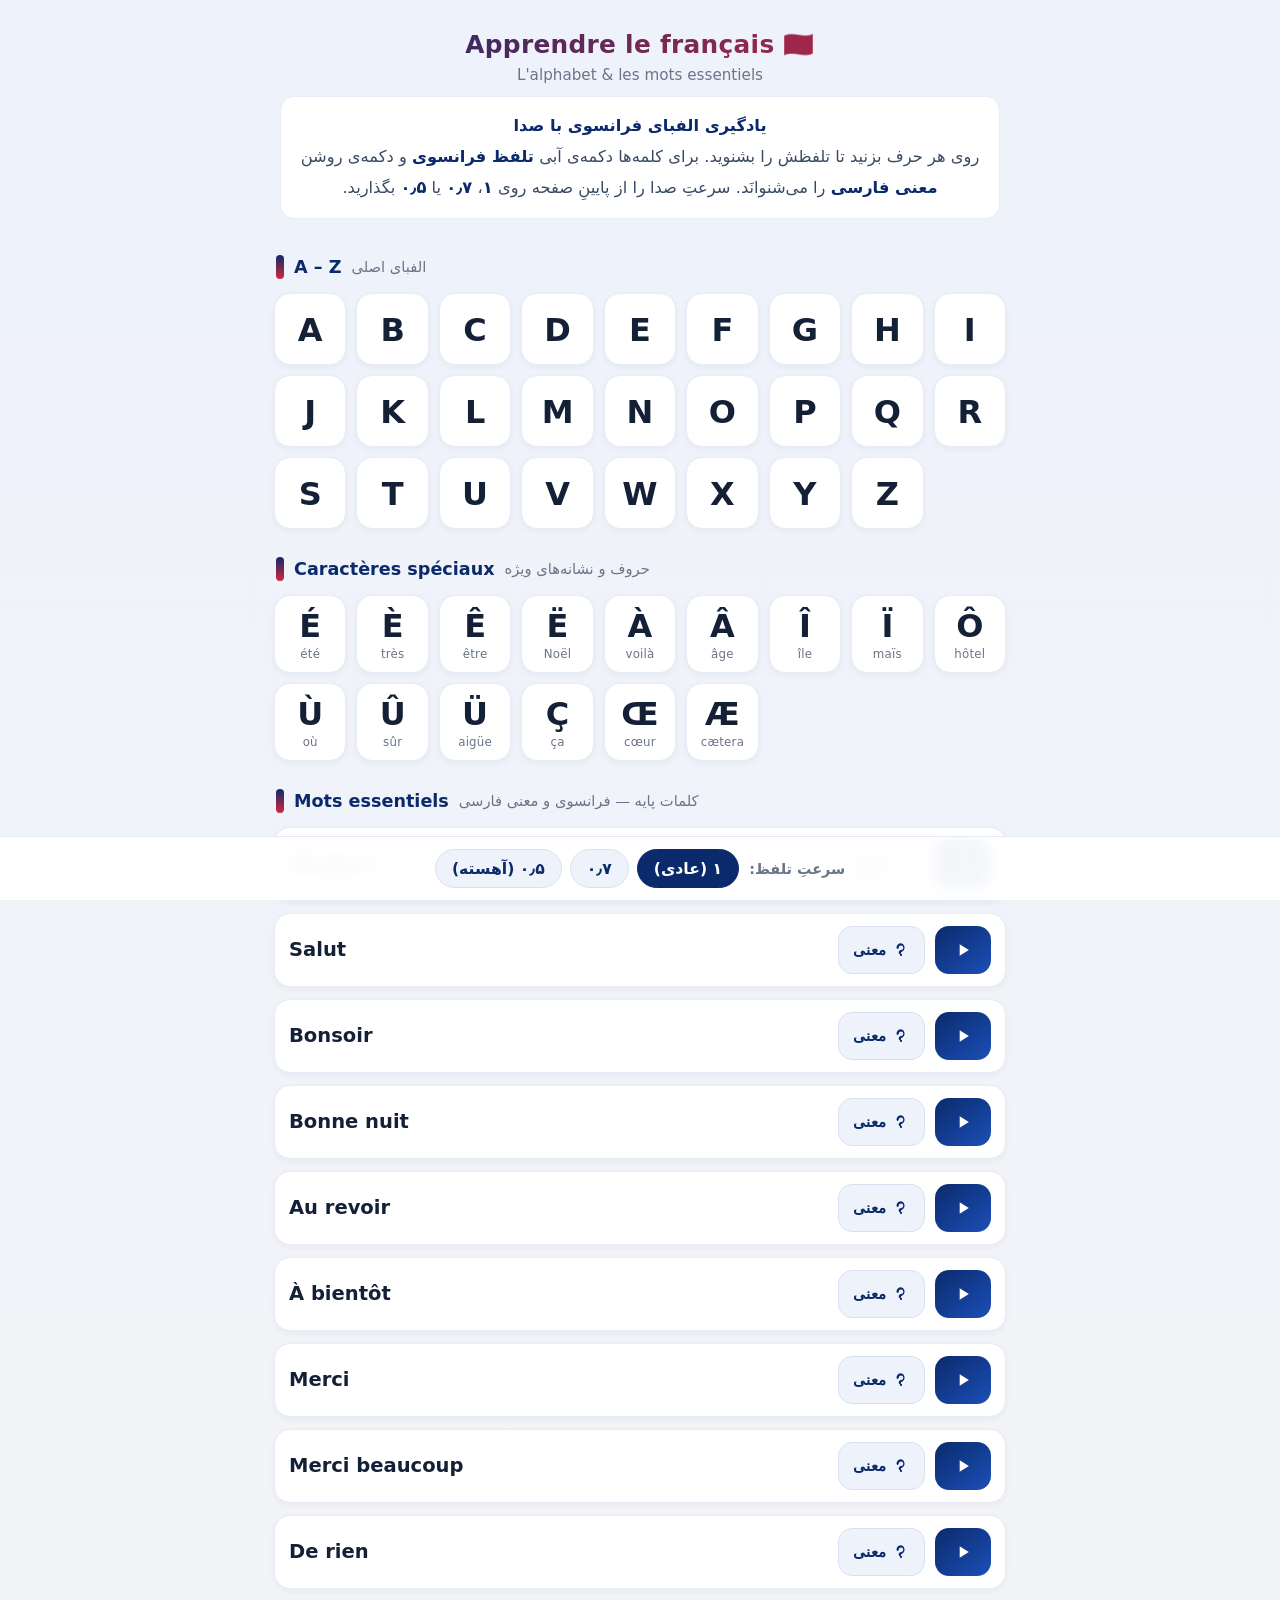
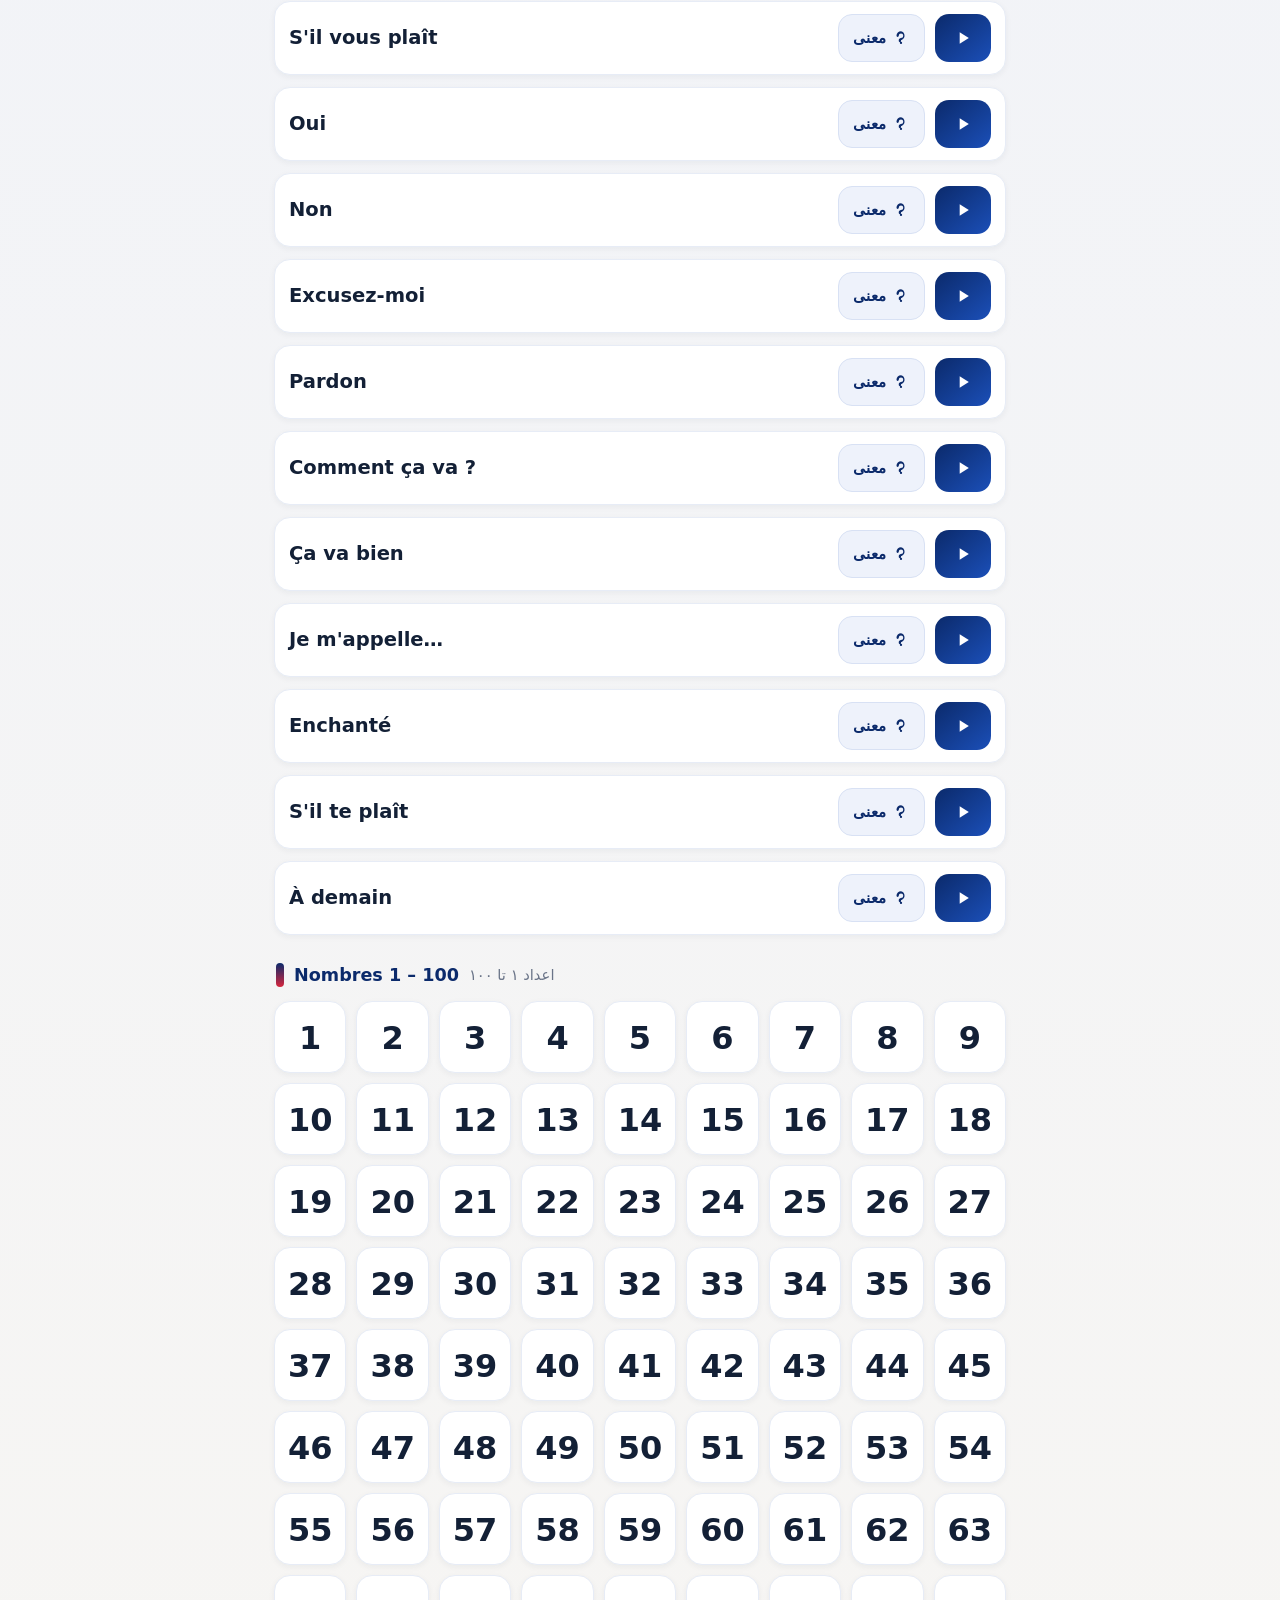
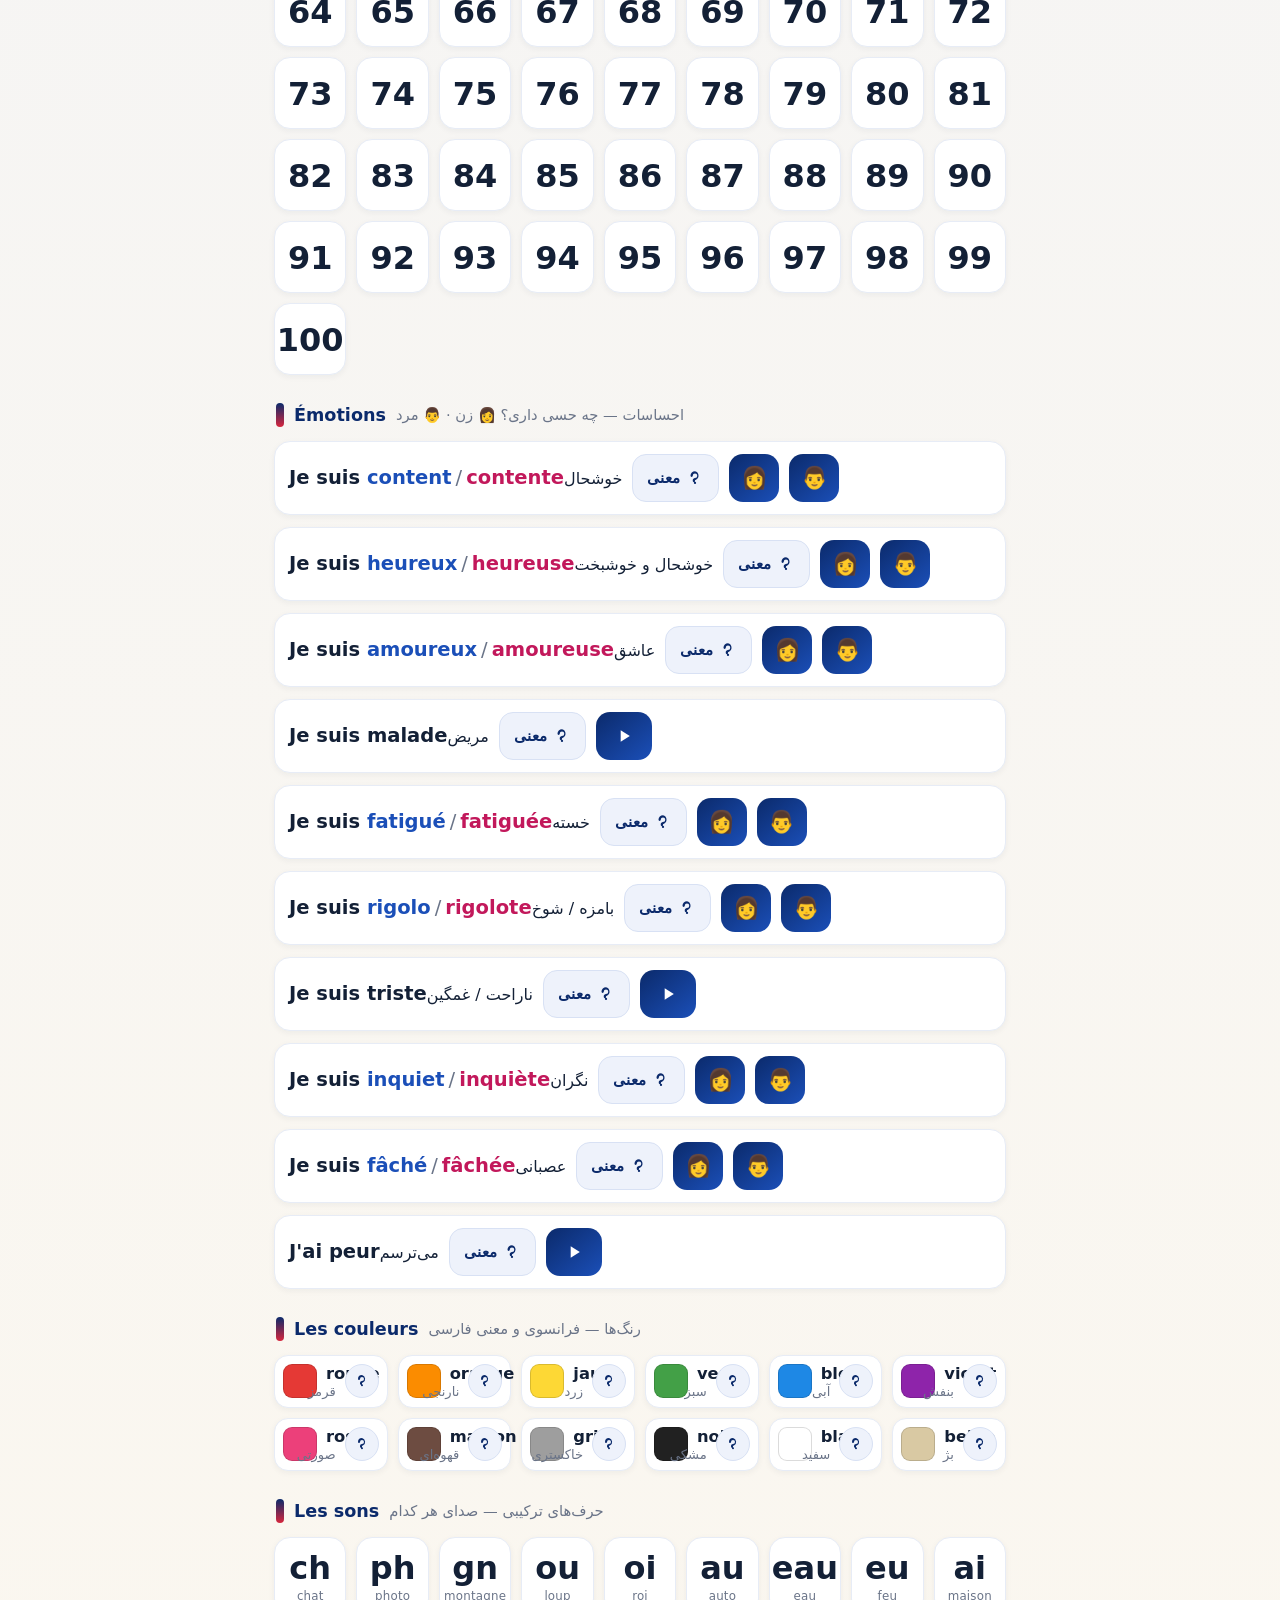
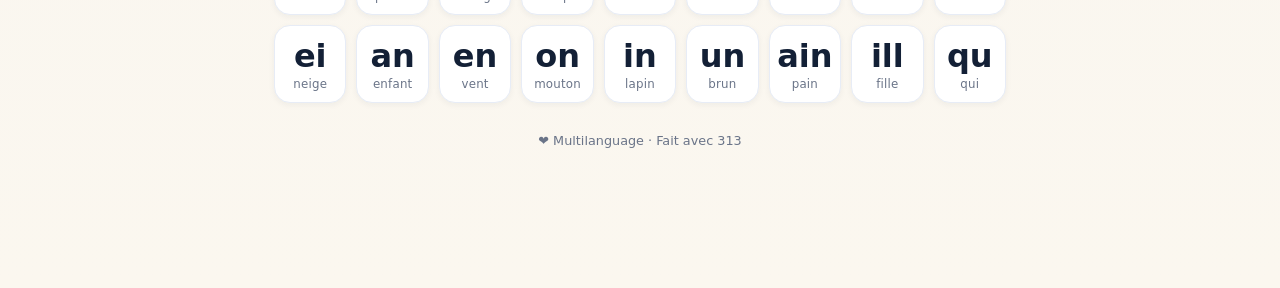
==== commit 07ac1e94: "Add Les couleurs (12 colors) + Les sons (18 graphemes) sections Co-Authored-By: Claude Opus 4.8 <nor" ====
--- a/french/index.html
+++ b/french/index.html
@@ -78,6 +78,18 @@
   .btn.fa-btn svg{width:18px;height:18px;fill:var(--bleu);}
   .btn.playing{filter:brightness(1.1);box-shadow:0 0 0 3px rgba(27,79,184,.25);}
 
+  /* colors */
+  .colors{display:grid;gap:10px;grid-template-columns:repeat(auto-fill,minmax(108px,1fr));}
+  .color{background:var(--card);border:1px solid #e7ecf6;border-radius:14px;padding:8px;cursor:pointer;user-select:none;display:flex;align-items:center;gap:9px;box-shadow:0 2px 6px rgba(18,32,54,.05);transition:transform .08s,box-shadow .15s;}
+  .color:active{transform:scale(.96);}
+  .color.playing{border-color:var(--ring);box-shadow:0 0 0 3px rgba(27,79,184,.18);}
+  .swatch{width:34px;height:34px;border-radius:9px;flex:none;border:1px solid rgba(0,0,0,.14);}
+  .color .txt{min-width:0;display:flex;flex-direction:column;gap:1px;}
+  .color .cfr{font-weight:700;font-size:1.02rem;color:var(--ink);}
+  .color .cfa{direction:rtl;font-size:.82rem;color:var(--muted);}
+  .color .mini{margin-inline-start:auto;flex:none;width:34px;height:34px;border-radius:50%;background:#eef2fb;border:1px solid #d8e1f4;display:flex;align-items:center;justify-content:center;}
+  .color .mini svg{width:16px;height:16px;fill:var(--bleu);}
+
   .bar{
     position:fixed;left:0;right:0;bottom:0;z-index:30;
     background:rgba(255,255,255,.95);backdrop-filter:blur(8px);
@@ -127,6 +139,12 @@
 
 <h2>Émotions <span class="fa-label">احساسات — چه حسی داری؟ 👩 زن · 👨 مرد</span></h2>
 <div class="words" id="emotions"></div>
+
+<h2>Les couleurs <span class="fa-label">رنگ‌ها — فرانسوی و معنی فارسی</span></h2>
+<div class="colors" id="colors"></div>
+
+<h2>Les sons <span class="fa-label">حرف‌های ترکیبی — صدای هر کدام</span></h2>
+<div class="grid accents" id="sons"></div>
 
 <footer>313 Multilanguage · Fait avec ❤</footer>
 
@@ -352,6 +370,54 @@
     emoBox.appendChild(row);
   });
 
+  // ---- build: colors ----
+  var colors = [
+    {id:"c01", fr:"rouge",  fa:"قرمز",     c:"#e53935"},
+    {id:"c02", fr:"orange", fa:"نارنجی",   c:"#fb8c00"},
+    {id:"c03", fr:"jaune",  fa:"زرد",      c:"#fdd835"},
+    {id:"c04", fr:"vert",   fa:"سبز",      c:"#43a047"},
+    {id:"c05", fr:"bleu",   fa:"آبی",      c:"#1e88e5"},
+    {id:"c06", fr:"violet", fa:"بنفش",     c:"#8e24aa"},
+    {id:"c07", fr:"rose",   fa:"صورتی",    c:"#ec407a"},
+    {id:"c08", fr:"marron", fa:"قهوه‌ای",  c:"#6d4c41"},
+    {id:"c09", fr:"gris",   fa:"خاکستری",  c:"#9e9e9e"},
+    {id:"c10", fr:"noir",   fa:"مشکی",     c:"#212121"},
+    {id:"c11", fr:"blanc",  fa:"سفید",     c:"#ffffff"},
+    {id:"c12", fr:"beige",  fa:"بژ",       c:"#d9c9a3"}
+  ];
+  var colBox = document.getElementById("colors");
+  colors.forEach(function(c){
+    var d = document.createElement("div");
+    d.className = "color";
+    d.innerHTML = '<span class="swatch" style="background:'+c.c+'"></span>'
+      + '<span class="txt"><span class="cfr">'+c.fr+'</span><span class="cfa">'+c.fa+'</span></span>'
+      + '<span class="mini" aria-label="معنی">'+earSvg+'</span>';
+    d.addEventListener("click", function(){ play(AUDIO_BASE+"/fr/"+c.id+".mp3", d); });
+    d.querySelector(".mini").addEventListener("click", function(ev){ ev.stopPropagation(); play(AUDIO_BASE+"/fa/"+c.id+".mp3", d); });
+    colBox.appendChild(d);
+  });
+
+  // ---- build: sons (graphèmes) ----
+  var sons = [
+    {id:"gr01", g:"ch",  ex:"chat"},    {id:"gr02", g:"ph",  ex:"photo"},
+    {id:"gr03", g:"gn",  ex:"montagne"},{id:"gr04", g:"ou",  ex:"loup"},
+    {id:"gr05", g:"oi",  ex:"roi"},     {id:"gr06", g:"au",  ex:"auto"},
+    {id:"gr07", g:"eau", ex:"eau"},     {id:"gr08", g:"eu",  ex:"feu"},
+    {id:"gr09", g:"ai",  ex:"maison"},  {id:"gr10", g:"ei",  ex:"neige"},
+    {id:"gr11", g:"an",  ex:"enfant"},  {id:"gr12", g:"en",  ex:"vent"},
+    {id:"gr13", g:"on",  ex:"mouton"},  {id:"gr14", g:"in",  ex:"lapin"},
+    {id:"gr15", g:"un",  ex:"brun"},    {id:"gr16", g:"ain", ex:"pain"},
+    {id:"gr17", g:"ill", ex:"fille"},   {id:"gr18", g:"qu",  ex:"qui"}
+  ];
+  var sonBox = document.getElementById("sons");
+  sons.forEach(function(s){
+    var d = document.createElement("div");
+    d.className = "tile";
+    d.innerHTML = '<span class="big">'+s.g+'</span><span class="say">'+s.ex+'</span>';
+    d.addEventListener("click", function(){ play(AUDIO_BASE+"/fr/"+s.id+".mp3", d); });
+    sonBox.appendChild(d);
+  });
+
   // ---- speed selector ----
   var speeds = document.getElementById("speeds");
   speeds.addEventListener("click", function(e){
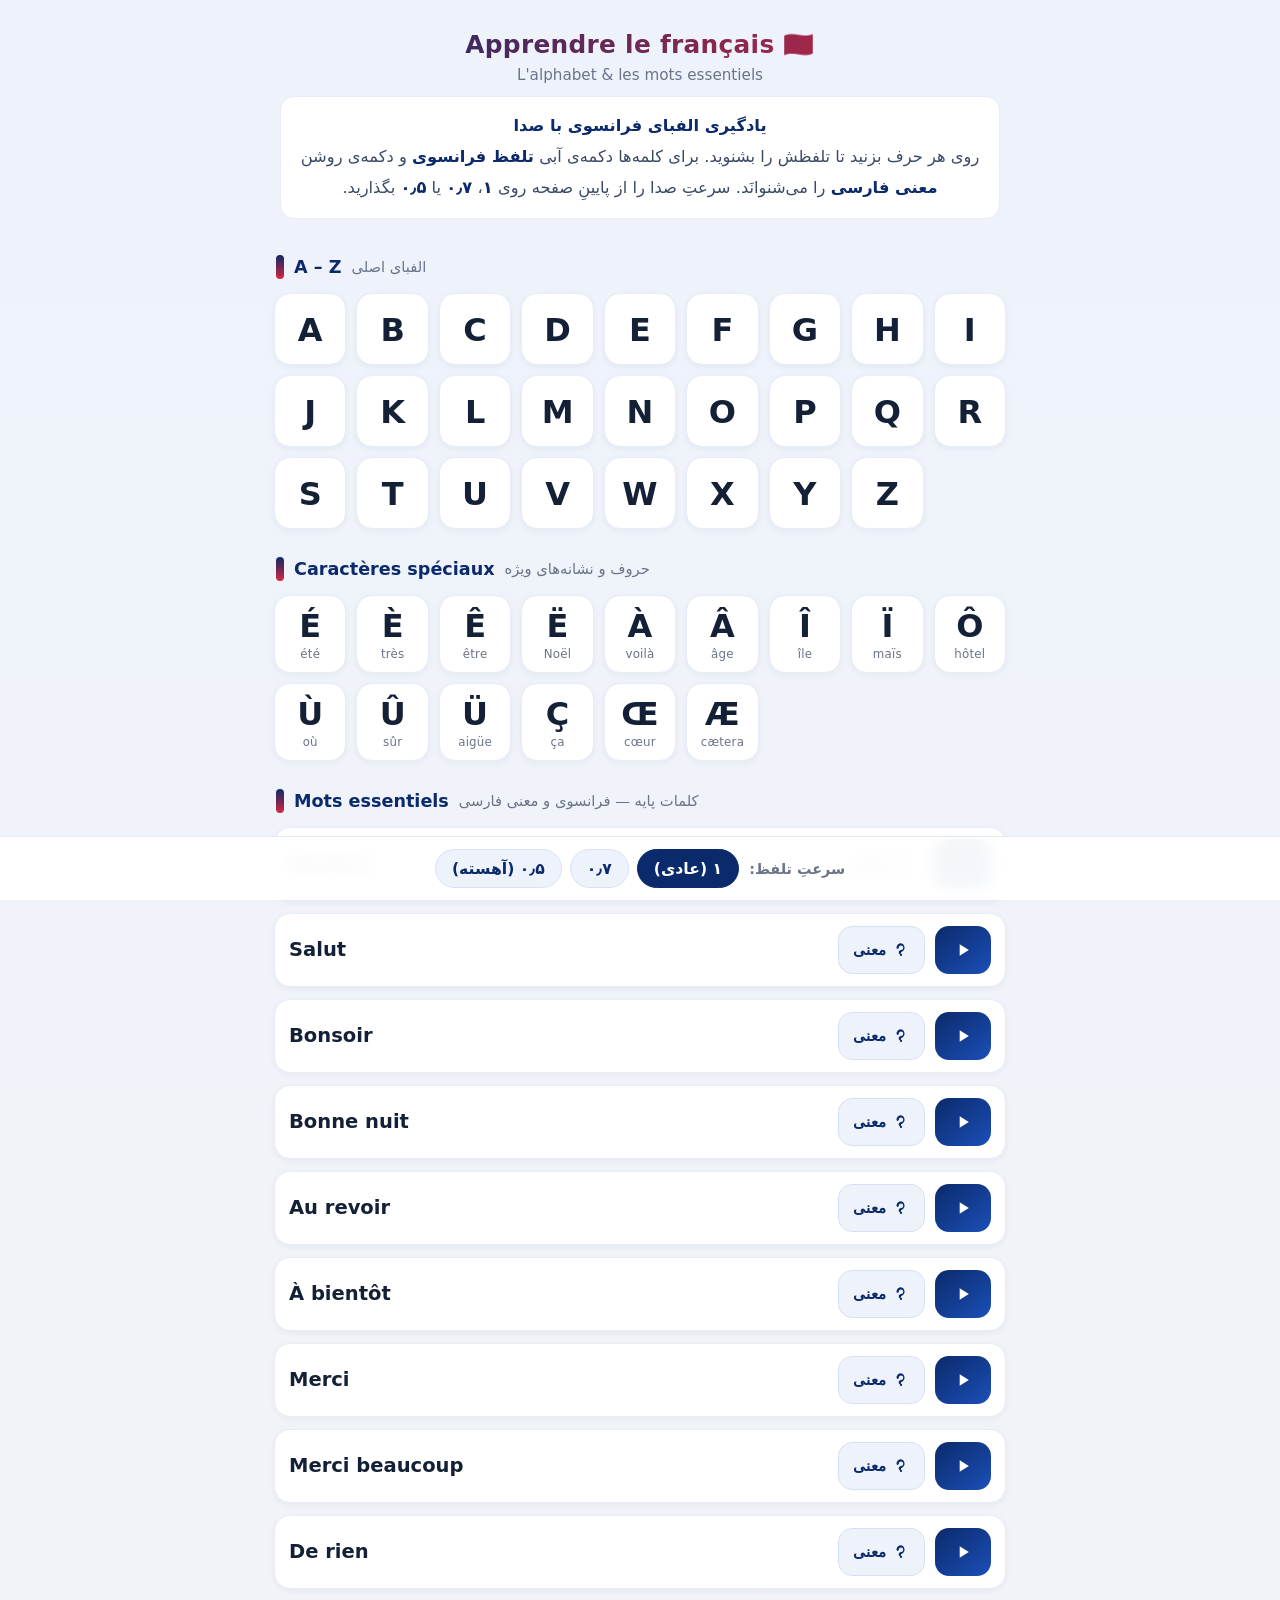
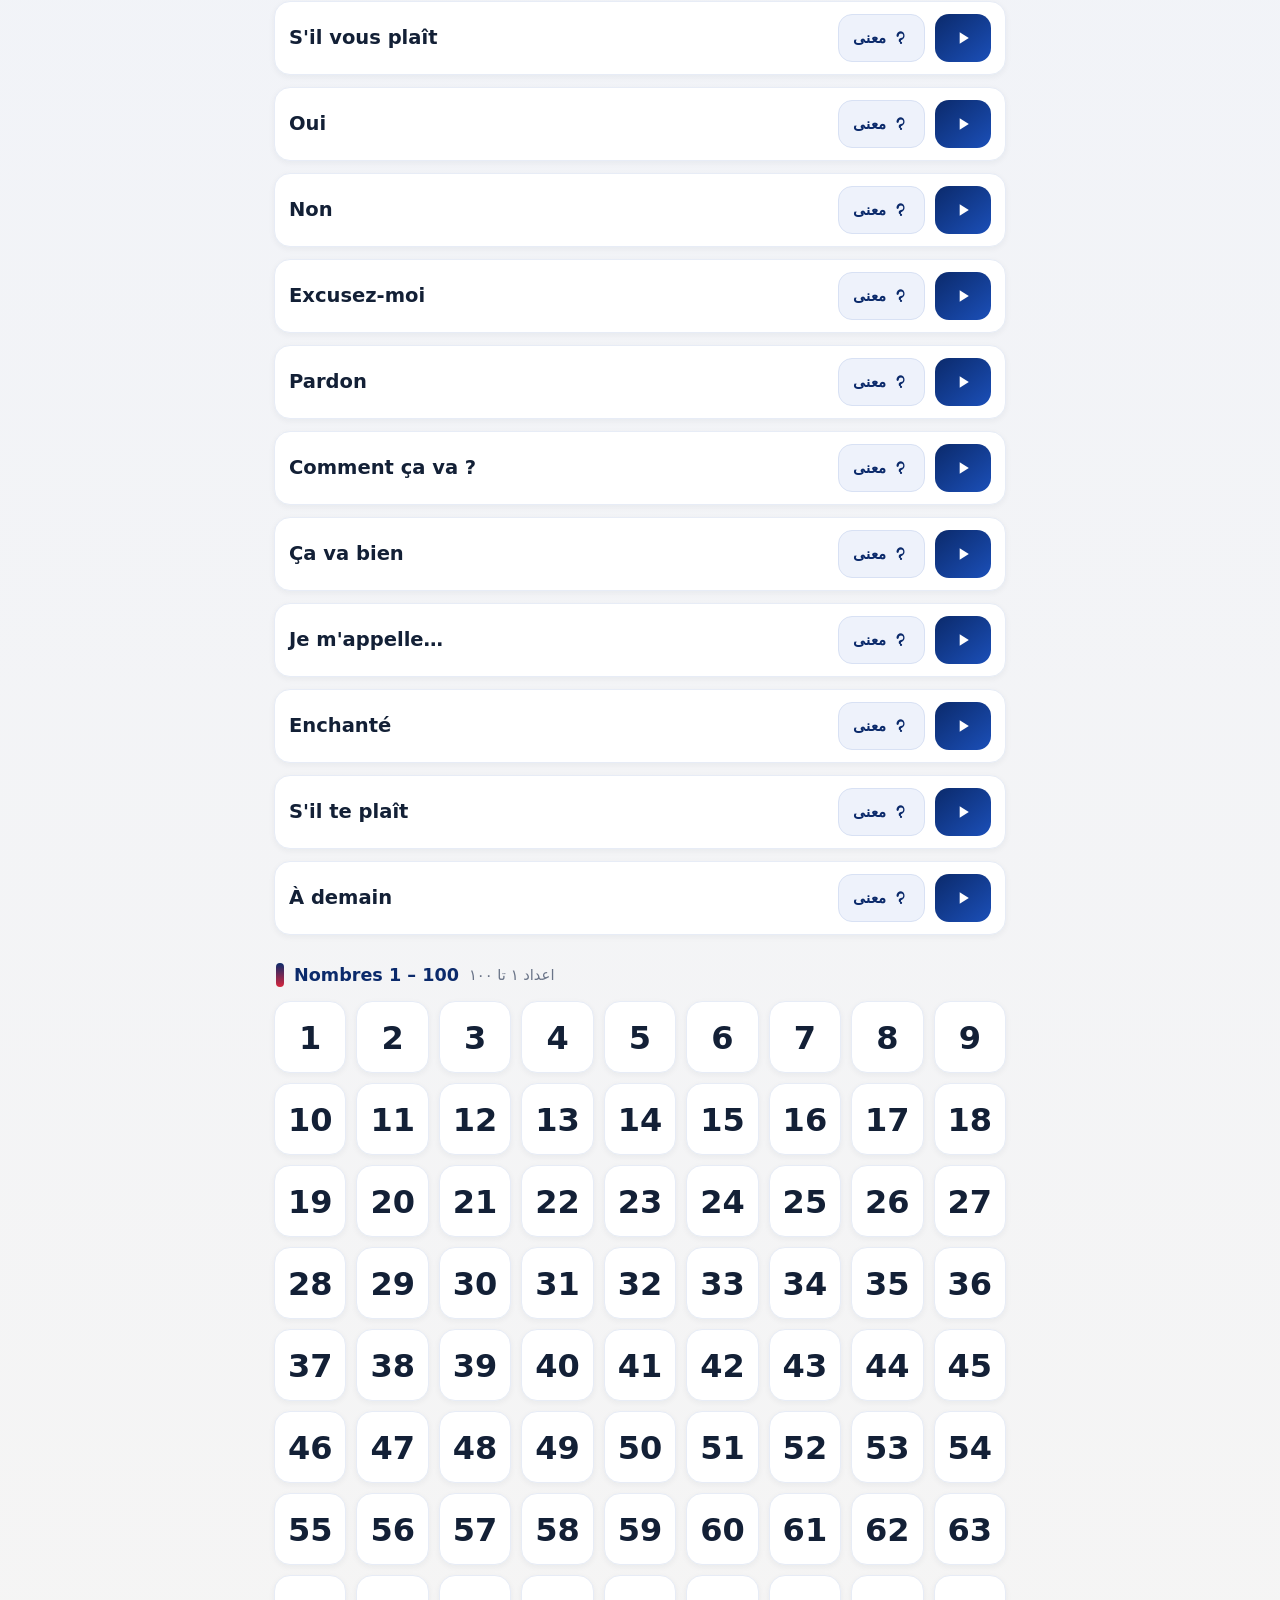
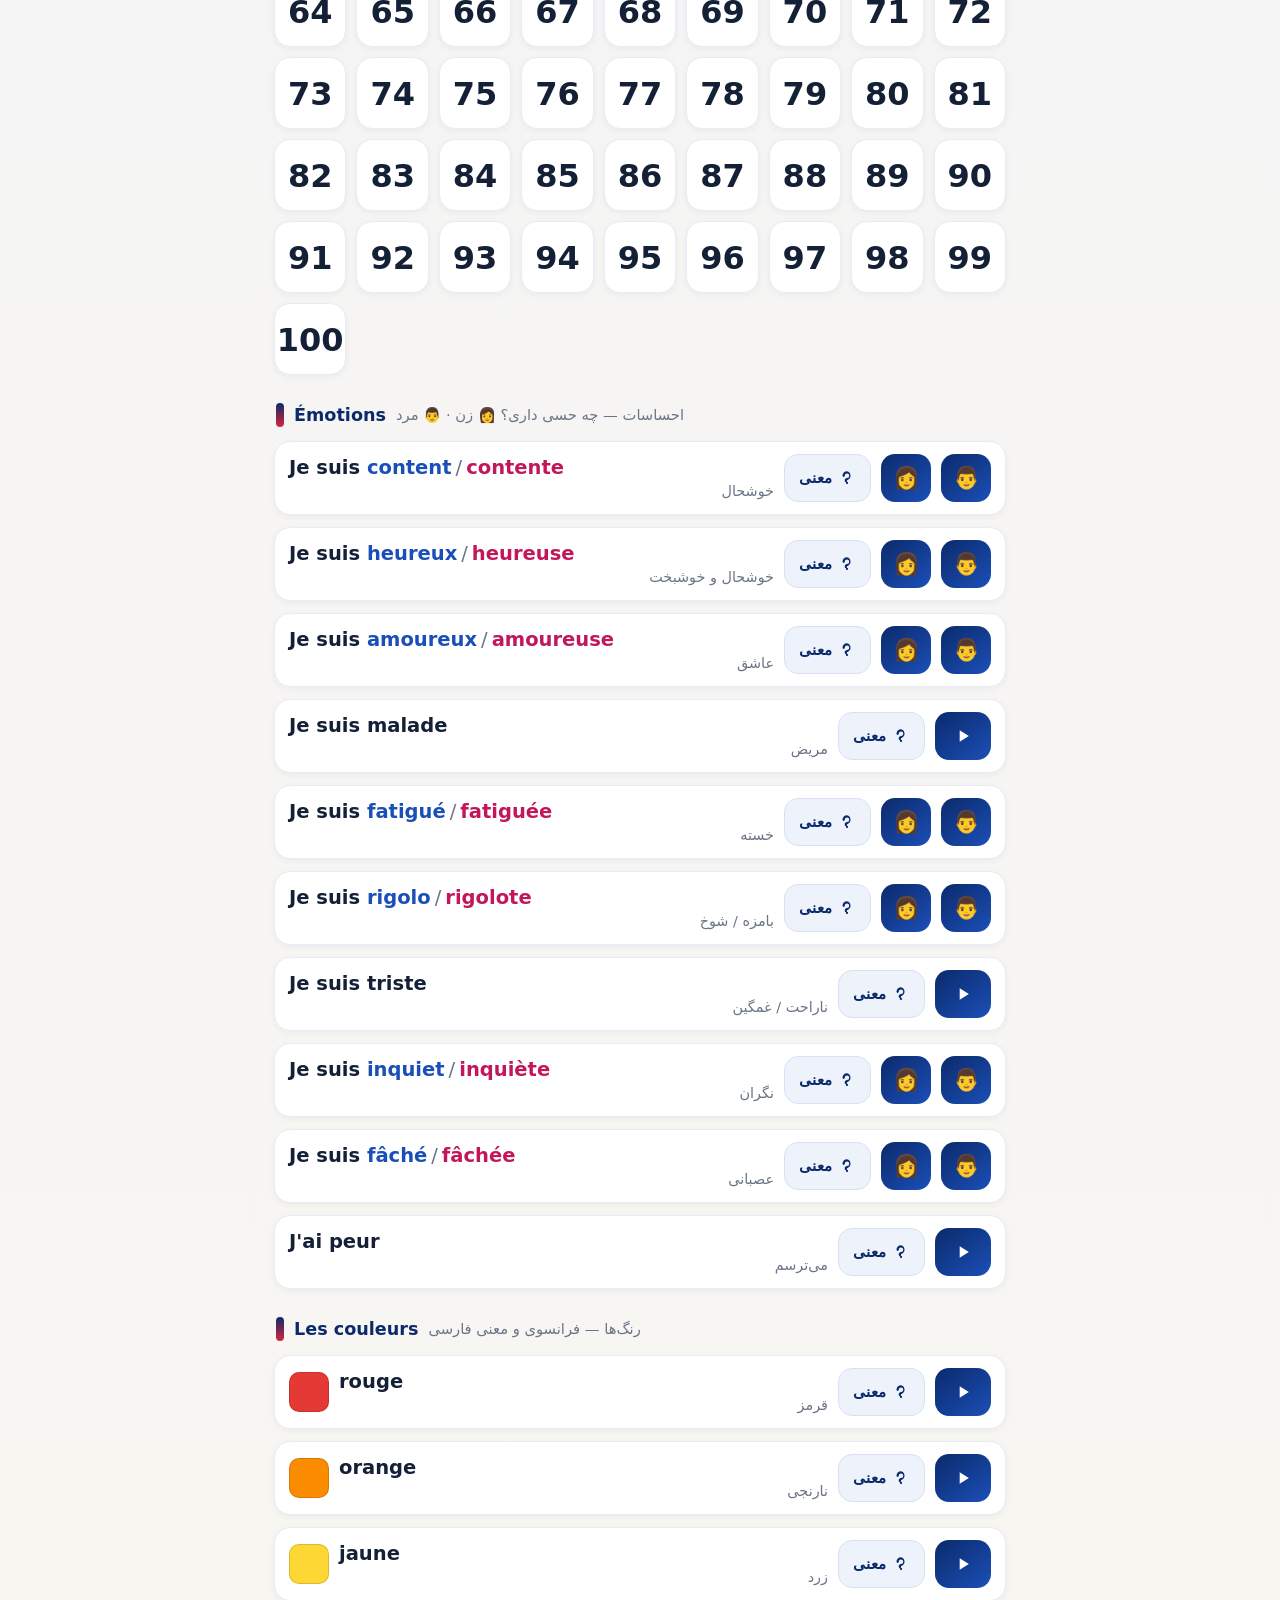
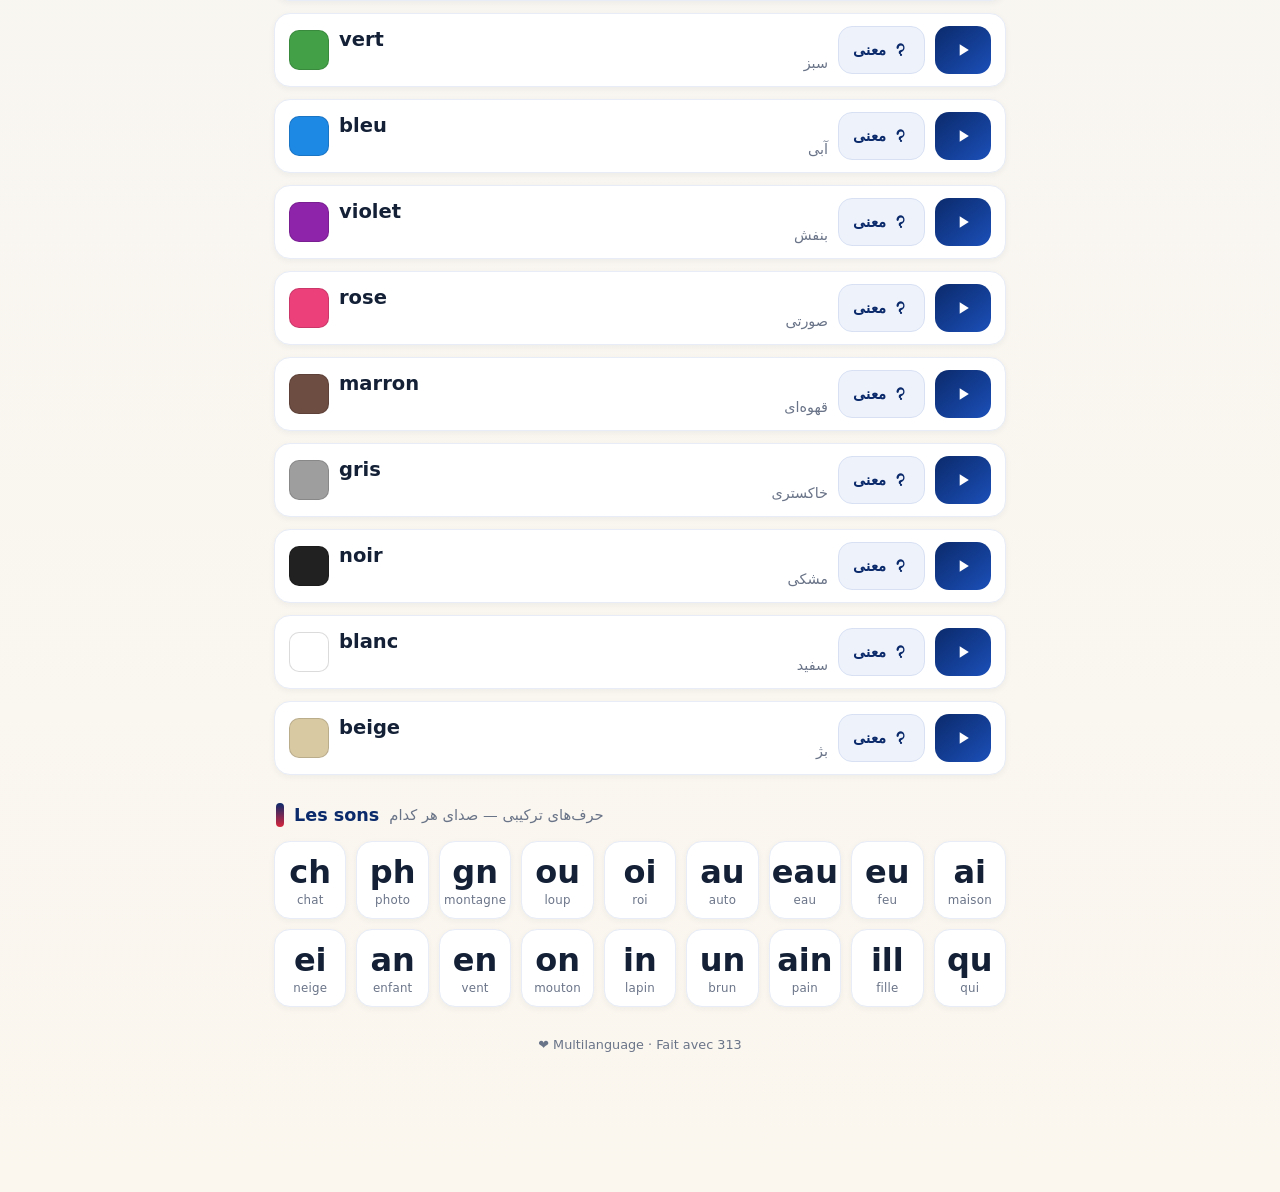
==== commit f4723edf: "Redesign Les couleurs as full-width rows (swatch + name + meaning + play), responsive; style .fa-m C" ====
--- a/french/index.html
+++ b/french/index.html
@@ -58,7 +58,9 @@
     padding:12px 14px;display:flex;align-items:center;gap:10px;
     box-shadow:0 2px 6px rgba(18,32,54,.05);
   }
-  .word .fr{flex:1;min-width:0;font-size:1.22rem;font-weight:700;color:var(--ink);}
+  .word .fr{min-width:0;font-size:1.22rem;font-weight:700;color:var(--ink);}
+  .word>.fr{flex:1;}
+  .word .fa-m{direction:rtl;font-size:.9rem;color:var(--muted);margin-top:2px;}
   .btn{
     flex:none;border:none;cursor:pointer;border-radius:14px;
     display:flex;align-items:center;justify-content:center;gap:6px;
@@ -78,17 +80,9 @@
   .btn.fa-btn svg{width:18px;height:18px;fill:var(--bleu);}
   .btn.playing{filter:brightness(1.1);box-shadow:0 0 0 3px rgba(27,79,184,.25);}
 
-  /* colors */
-  .colors{display:grid;gap:10px;grid-template-columns:repeat(auto-fill,minmax(108px,1fr));}
-  .color{background:var(--card);border:1px solid #e7ecf6;border-radius:14px;padding:8px;cursor:pointer;user-select:none;display:flex;align-items:center;gap:9px;box-shadow:0 2px 6px rgba(18,32,54,.05);transition:transform .08s,box-shadow .15s;}
-  .color:active{transform:scale(.96);}
-  .color.playing{border-color:var(--ring);box-shadow:0 0 0 3px rgba(27,79,184,.18);}
-  .swatch{width:34px;height:34px;border-radius:9px;flex:none;border:1px solid rgba(0,0,0,.14);}
-  .color .txt{min-width:0;display:flex;flex-direction:column;gap:1px;}
-  .color .cfr{font-weight:700;font-size:1.02rem;color:var(--ink);}
-  .color .cfa{direction:rtl;font-size:.82rem;color:var(--muted);}
-  .color .mini{margin-inline-start:auto;flex:none;width:34px;height:34px;border-radius:50%;background:#eef2fb;border:1px solid #d8e1f4;display:flex;align-items:center;justify-content:center;}
-  .color .mini svg{width:16px;height:16px;fill:var(--bleu);}
+  /* color swatch inside a row */
+  .swatch{width:40px;height:40px;border-radius:10px;flex:none;border:1px solid rgba(0,0,0,.14);}
+  .word .left{flex:1;min-width:0;display:flex;flex-direction:column;gap:2px;}
 
   .bar{
     position:fixed;left:0;right:0;bottom:0;z-index:30;
@@ -141,7 +135,7 @@
 <div class="words" id="emotions"></div>
 
 <h2>Les couleurs <span class="fa-label">رنگ‌ها — فرانسوی و معنی فارسی</span></h2>
-<div class="colors" id="colors"></div>
+<div class="words" id="colors"></div>
 
 <h2>Les sons <span class="fa-label">حرف‌های ترکیبی — صدای هر کدام</span></h2>
 <div class="grid accents" id="sons"></div>
@@ -387,14 +381,33 @@
   ];
   var colBox = document.getElementById("colors");
   colors.forEach(function(c){
-    var d = document.createElement("div");
-    d.className = "color";
-    d.innerHTML = '<span class="swatch" style="background:'+c.c+'"></span>'
-      + '<span class="txt"><span class="cfr">'+c.fr+'</span><span class="cfa">'+c.fa+'</span></span>'
-      + '<span class="mini" aria-label="معنی">'+earSvg+'</span>';
-    d.addEventListener("click", function(){ play(AUDIO_BASE+"/fr/"+c.id+".mp3", d); });
-    d.querySelector(".mini").addEventListener("click", function(ev){ ev.stopPropagation(); play(AUDIO_BASE+"/fa/"+c.id+".mp3", d); });
-    colBox.appendChild(d);
+    var row = document.createElement("div");
+    row.className = "word";
+
+    var sw = document.createElement("span");
+    sw.className = "swatch";
+    sw.style.background = c.c;
+
+    var left = document.createElement("span");
+    left.className = "left";
+    left.innerHTML = '<span class="fr">'+c.fr+'</span><span class="fa-m">'+c.fa+'</span>';
+
+    var faBtn = document.createElement("button");
+    faBtn.className = "btn fa-btn";
+    faBtn.innerHTML = earSvg + '<span>معنی</span>';
+    faBtn.addEventListener("click", function(){ play(AUDIO_BASE+"/fa/"+c.id+".mp3", faBtn); });
+
+    var frBtn = document.createElement("button");
+    frBtn.className = "btn fr-btn";
+    frBtn.setAttribute("aria-label","تلفظ فرانسوی");
+    frBtn.innerHTML = playSvg;
+    frBtn.addEventListener("click", function(){ play(AUDIO_BASE+"/fr/"+c.id+".mp3", frBtn); });
+
+    row.appendChild(sw);
+    row.appendChild(left);
+    row.appendChild(faBtn);
+    row.appendChild(frBtn);
+    colBox.appendChild(row);
   });
 
   // ---- build: sons (graphèmes) ----
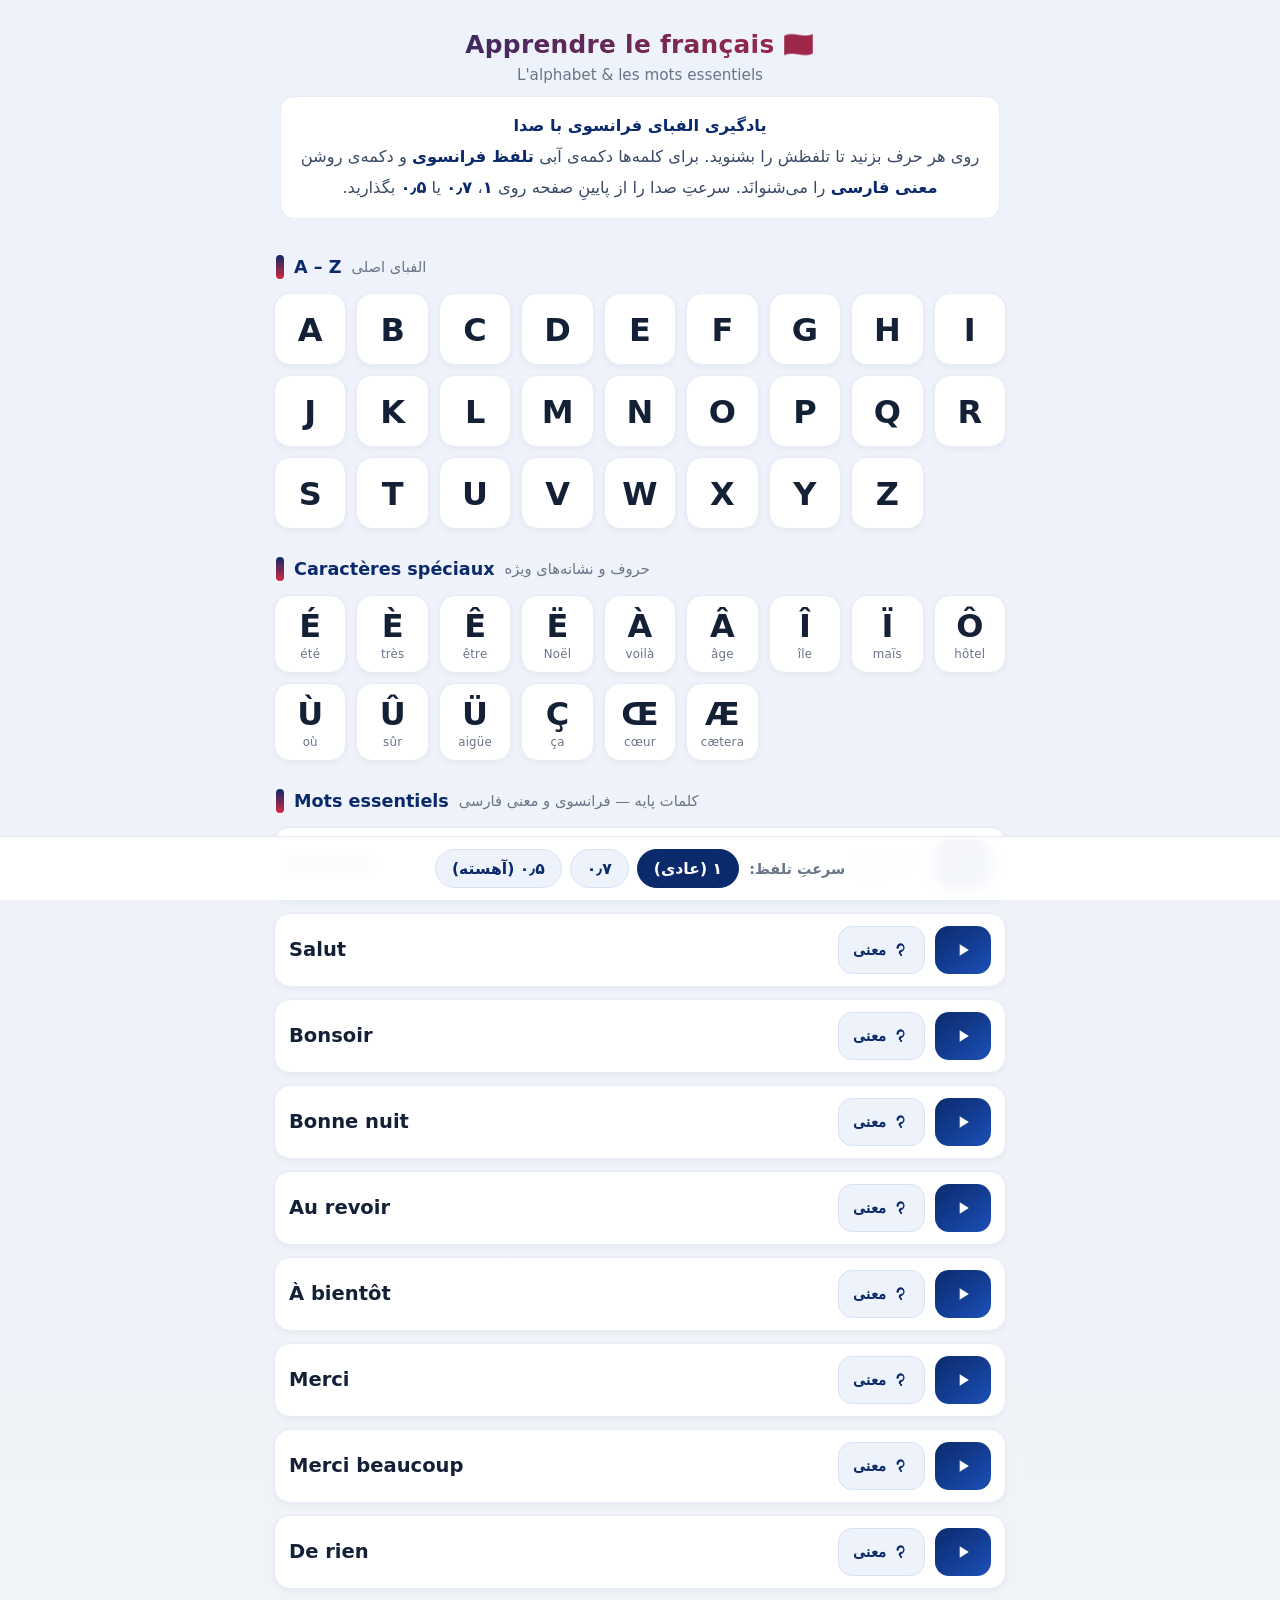
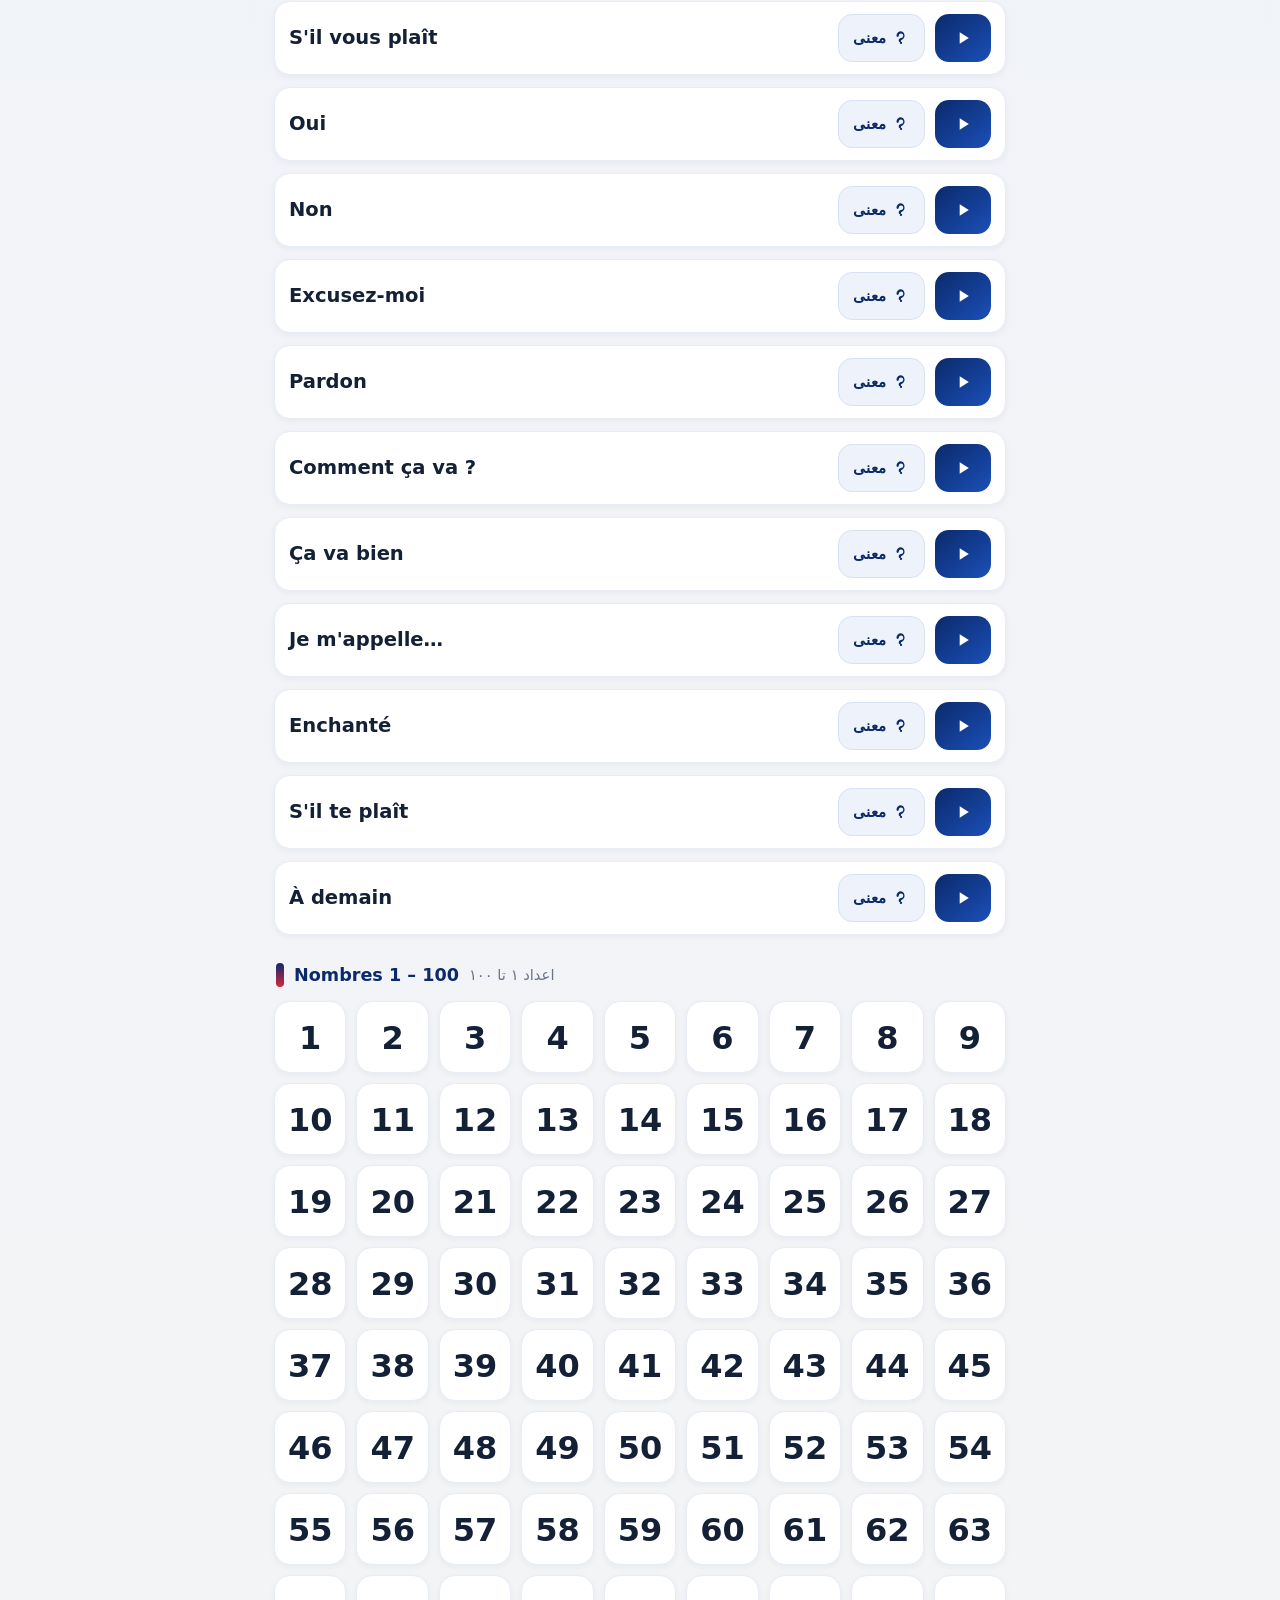
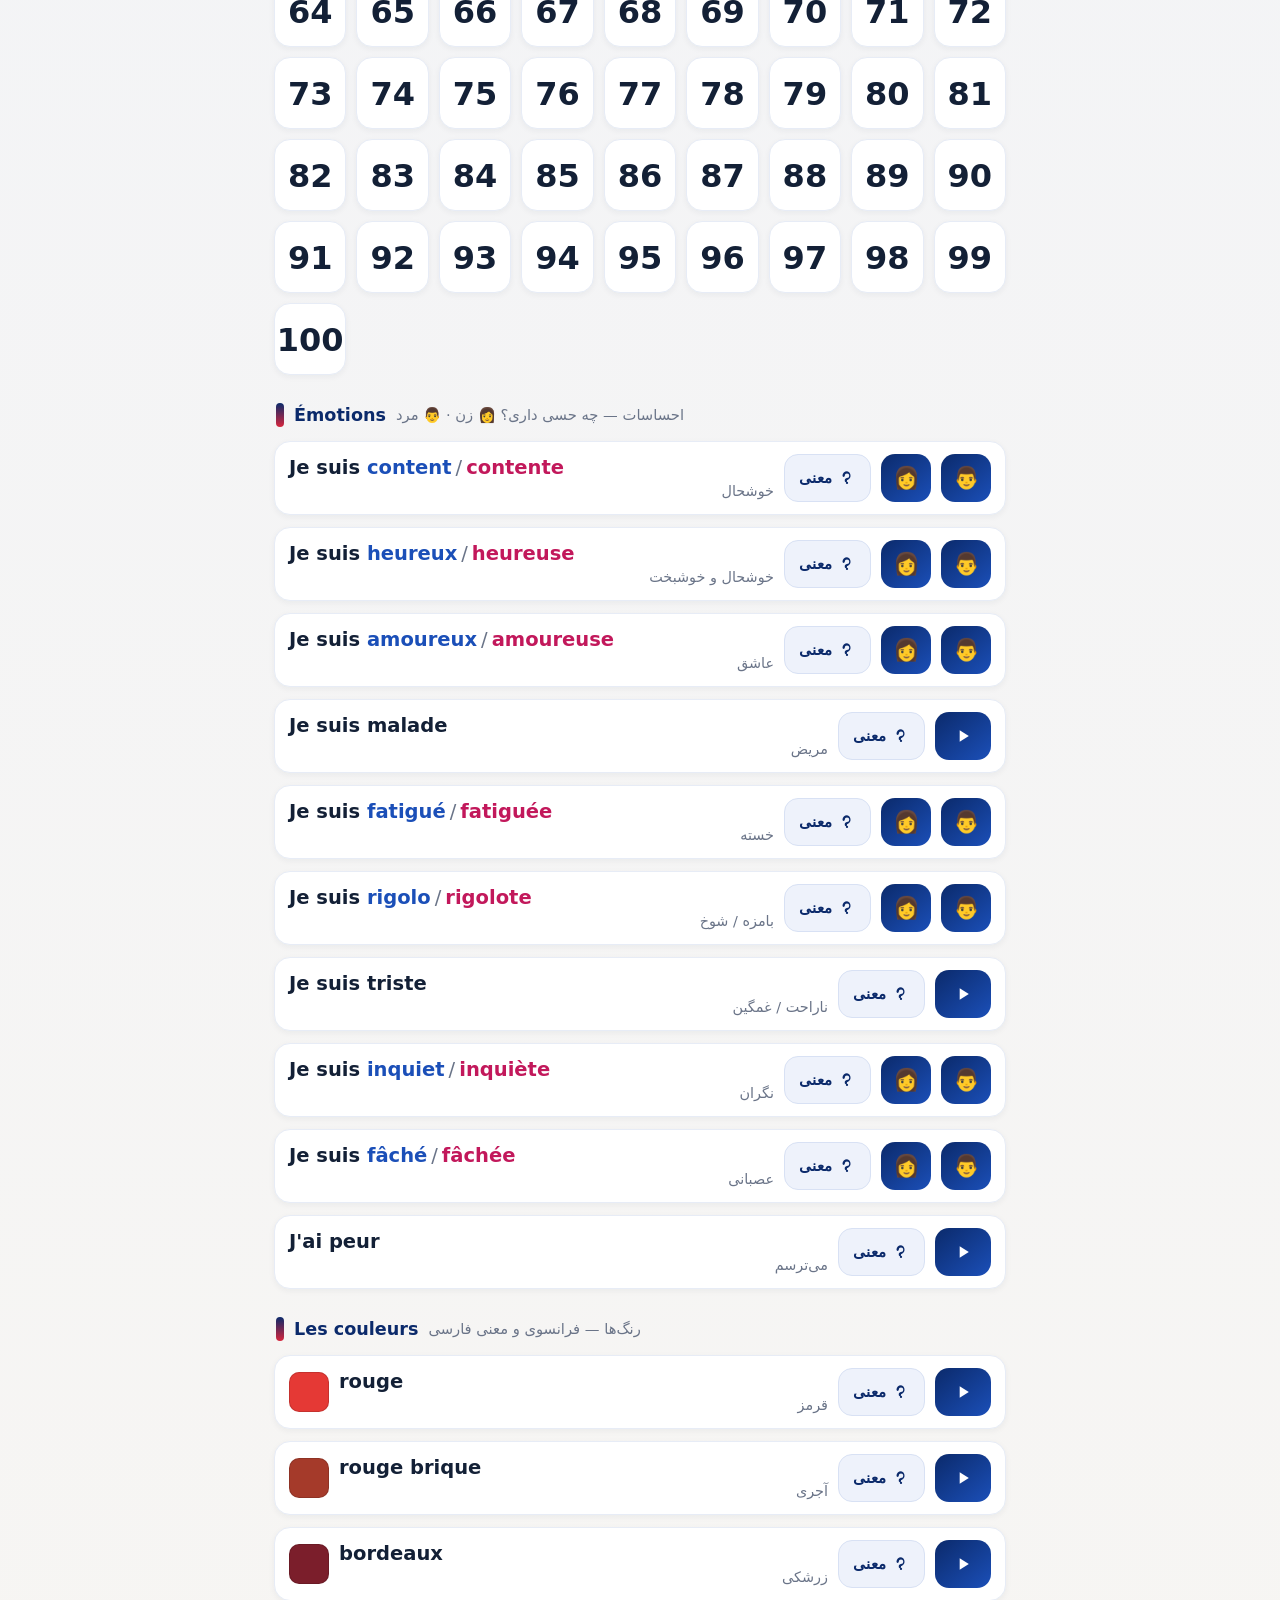
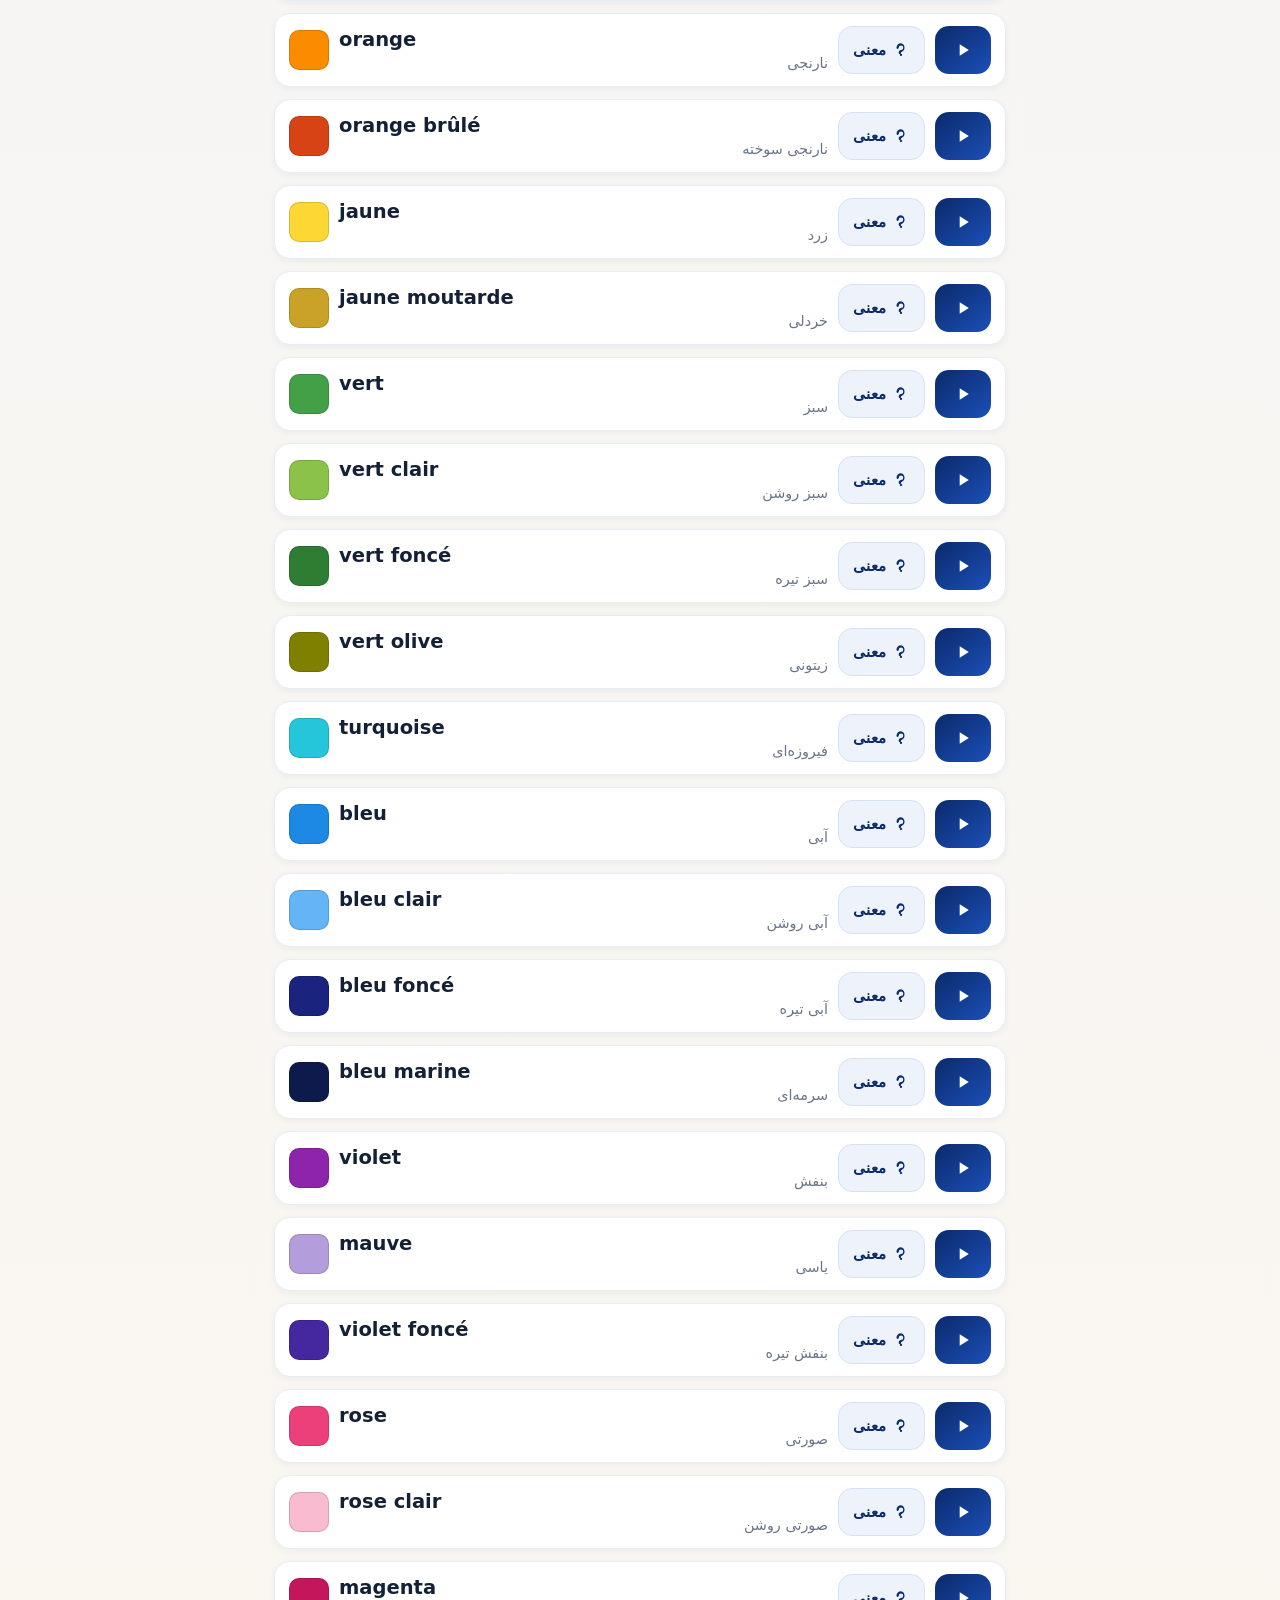
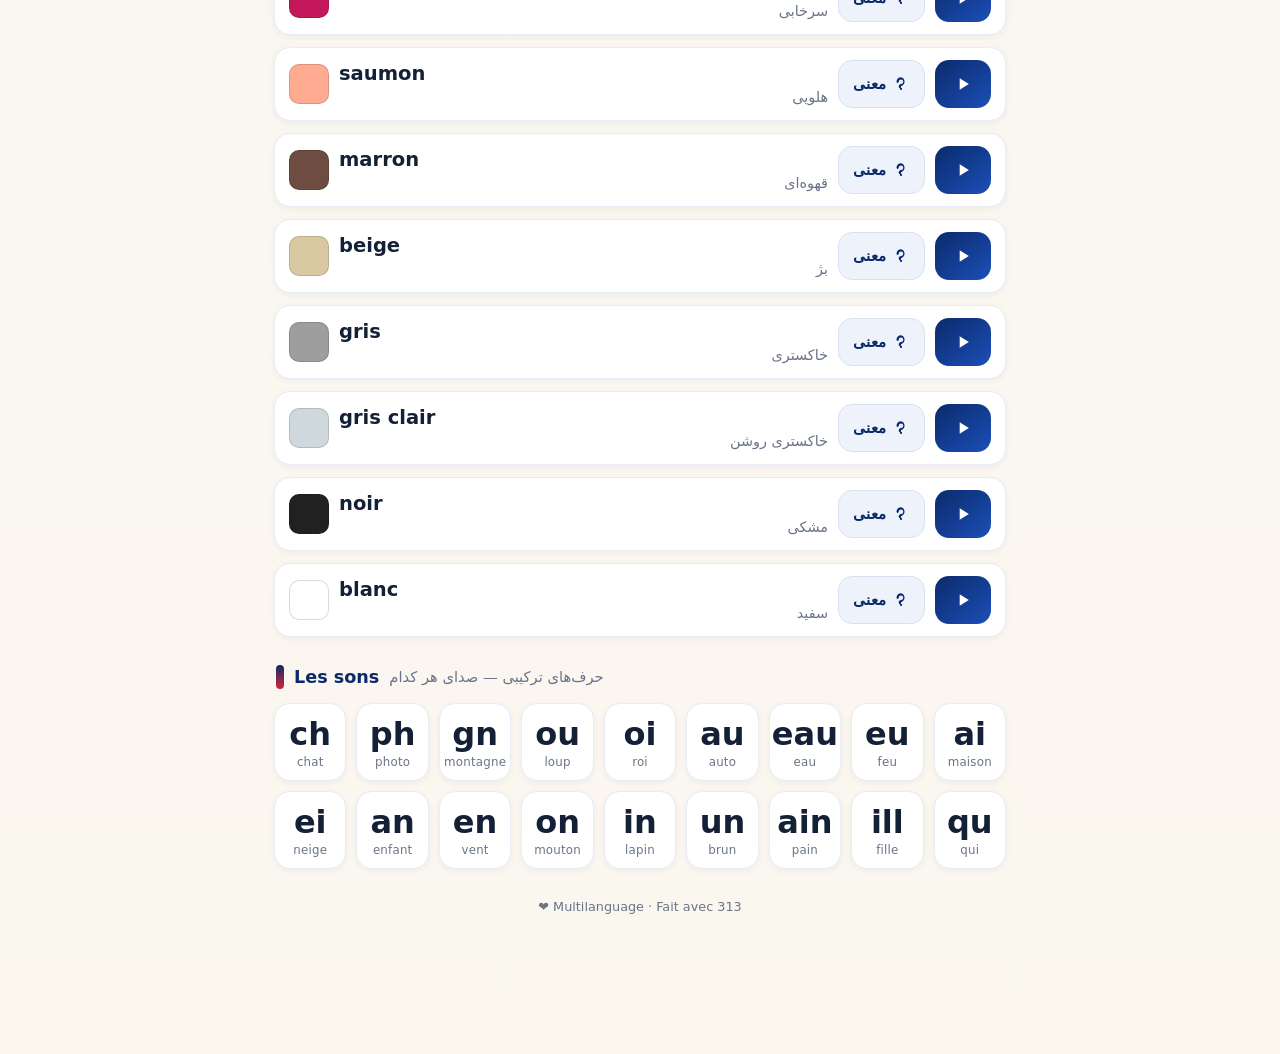
==== commit e6d840f9: "Expand colors to 29 (shades), family-grouped; enforce light mode (no auto-dark) Co-Authored-By: Clau" ====
--- a/french/index.html
+++ b/french/index.html
@@ -3,10 +3,12 @@
 <head>
 <meta charset="UTF-8">
 <meta name="viewport" content="width=device-width, initial-scale=1.0, maximum-scale=1.0, user-scalable=no">
-<meta name="theme-color" content="#0b2a6b">
+<meta name="theme-color" content="#eef2fb">
+<meta name="color-scheme" content="light only">
 <title>Apprendre le français · یادگیری فرانسوی</title>
 <style>
   :root{
+    color-scheme: light only;
     --bleu:#0b2a6b; --bleu2:#1b4fb8; --rouge:#d7263d;
     --cream:#fbf7ef; --card:#ffffff; --ink:#132036; --muted:#6a7488;
     --ring:#1b4fb8; --ok:#1f9d6b;
@@ -366,18 +368,35 @@
 
   // ---- build: colors ----
   var colors = [
-    {id:"c01", fr:"rouge",  fa:"قرمز",     c:"#e53935"},
-    {id:"c02", fr:"orange", fa:"نارنجی",   c:"#fb8c00"},
-    {id:"c03", fr:"jaune",  fa:"زرد",      c:"#fdd835"},
-    {id:"c04", fr:"vert",   fa:"سبز",      c:"#43a047"},
-    {id:"c05", fr:"bleu",   fa:"آبی",      c:"#1e88e5"},
-    {id:"c06", fr:"violet", fa:"بنفش",     c:"#8e24aa"},
-    {id:"c07", fr:"rose",   fa:"صورتی",    c:"#ec407a"},
-    {id:"c08", fr:"marron", fa:"قهوه‌ای",  c:"#6d4c41"},
-    {id:"c09", fr:"gris",   fa:"خاکستری",  c:"#9e9e9e"},
-    {id:"c10", fr:"noir",   fa:"مشکی",     c:"#212121"},
-    {id:"c11", fr:"blanc",  fa:"سفید",     c:"#ffffff"},
-    {id:"c12", fr:"beige",  fa:"بژ",       c:"#d9c9a3"}
+    {id:"c01", fr:"rouge",         fa:"قرمز",          c:"#e53935"},
+    {id:"c13", fr:"rouge brique",  fa:"آجری",          c:"#a53a2a"},
+    {id:"c14", fr:"bordeaux",      fa:"زرشکی",         c:"#7b1e2b"},
+    {id:"c02", fr:"orange",        fa:"نارنجی",        c:"#fb8c00"},
+    {id:"c15", fr:"orange brûlé",  fa:"نارنجی سوخته",  c:"#d84315"},
+    {id:"c03", fr:"jaune",         fa:"زرد",           c:"#fdd835"},
+    {id:"c16", fr:"jaune moutarde",fa:"خردلی",         c:"#c9a227"},
+    {id:"c04", fr:"vert",          fa:"سبز",           c:"#43a047"},
+    {id:"c17", fr:"vert clair",    fa:"سبز روشن",      c:"#8bc34a"},
+    {id:"c18", fr:"vert foncé",    fa:"سبز تیره",      c:"#2e7d32"},
+    {id:"c19", fr:"vert olive",    fa:"زیتونی",        c:"#808000"},
+    {id:"c20", fr:"turquoise",     fa:"فیروزه‌ای",      c:"#26c6da"},
+    {id:"c05", fr:"bleu",          fa:"آبی",           c:"#1e88e5"},
+    {id:"c21", fr:"bleu clair",    fa:"آبی روشن",      c:"#64b5f6"},
+    {id:"c22", fr:"bleu foncé",    fa:"آبی تیره",      c:"#1a237e"},
+    {id:"c23", fr:"bleu marine",   fa:"سرمه‌ای",        c:"#0d1b4c"},
+    {id:"c06", fr:"violet",        fa:"بنفش",          c:"#8e24aa"},
+    {id:"c24", fr:"mauve",         fa:"یاسی",          c:"#b39ddb"},
+    {id:"c25", fr:"violet foncé",  fa:"بنفش تیره",     c:"#4527a0"},
+    {id:"c07", fr:"rose",          fa:"صورتی",         c:"#ec407a"},
+    {id:"c26", fr:"rose clair",    fa:"صورتی روشن",    c:"#f8bbd0"},
+    {id:"c27", fr:"magenta",       fa:"سرخابی",        c:"#c2185b"},
+    {id:"c28", fr:"saumon",        fa:"هلویی",         c:"#ffab91"},
+    {id:"c08", fr:"marron",        fa:"قهوه‌ای",        c:"#6d4c41"},
+    {id:"c12", fr:"beige",         fa:"بژ",            c:"#d9c9a3"},
+    {id:"c09", fr:"gris",          fa:"خاکستری",       c:"#9e9e9e"},
+    {id:"c29", fr:"gris clair",    fa:"خاکستری روشن",  c:"#cfd8dc"},
+    {id:"c10", fr:"noir",          fa:"مشکی",          c:"#212121"},
+    {id:"c11", fr:"blanc",         fa:"سفید",          c:"#ffffff"}
   ];
   var colBox = document.getElementById("colors");
   colors.forEach(function(c){
